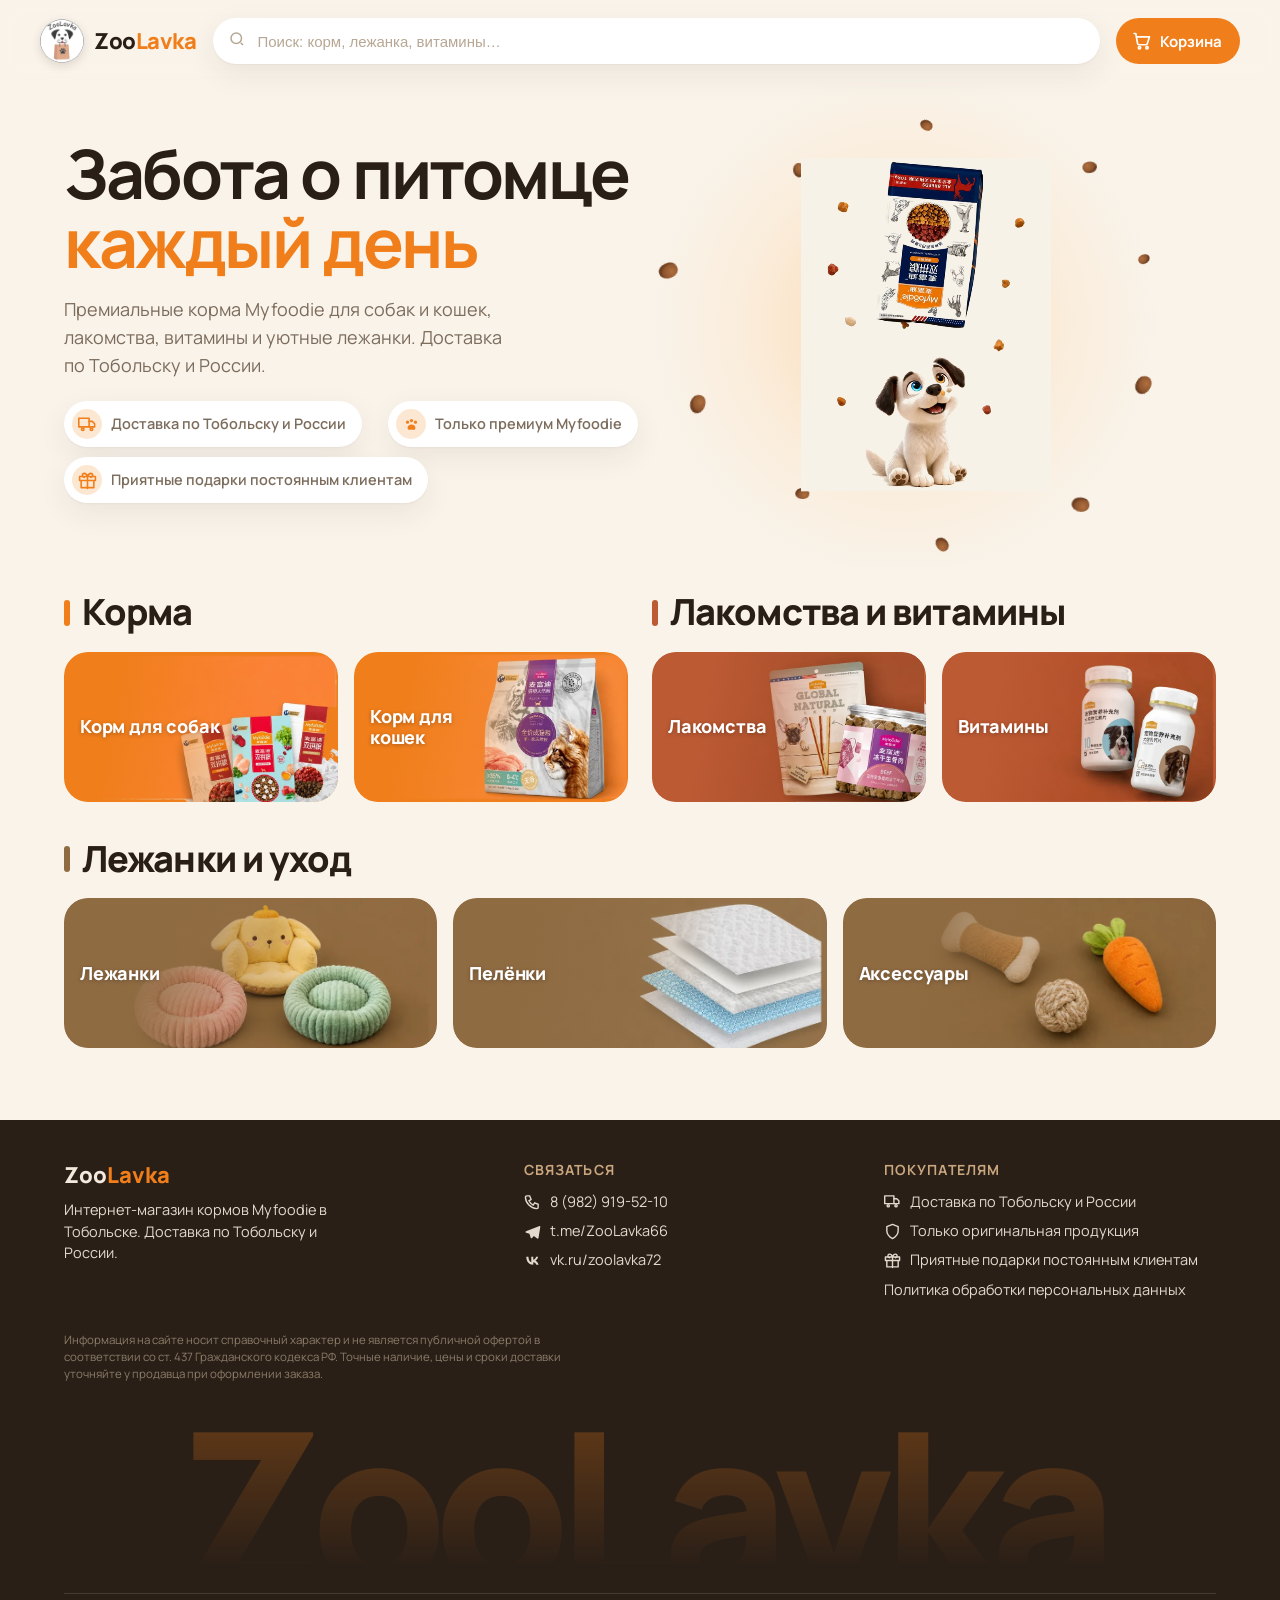
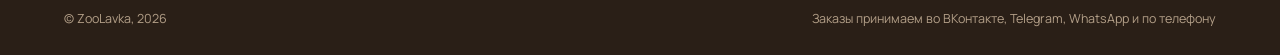
==== v2/index.html @ d733fc43 "Add v2 redesign (new styles, animations, order via Worker, no keys)" ====
<!doctype html>
<html lang="ru">
<head>
<meta charset="utf-8">
<meta name="viewport" content="width=device-width, initial-scale=1, viewport-fit=cover">
<title>ЗооЛавка Тобольск — корма Myfoodie, доставка</title>
<meta name="description" content="ЗооЛавка — премиальные корма Myfoodie для собак и кошек, лакомства, витамины, лежанки и пелёнки. Доставка по Тобольску и России. Заказ во ВКонтакте, Telegram, WhatsApp и по телефону.">
<meta name="keywords" content="зоомагазин Тобольск, зоомагазин рядом Тобольск, интернет-зоомагазин Тобольск, корм для собак Тобольск, корм для кошек Тобольск, купить корм Тобольск, купить корм для собак Тюменская область, Myfoodie Тобольск, Myfoodie купить, зоотовары Тобольск, доставка корма Тобольск, доставка зоотоваров Тюменская область, корм для животных Тобольск, лежанки для собак Тобольск, витамины для собак Тобольск">
<meta property="og:type" content="website">
<meta property="og:title" content="ЗооЛавка Тобольск — корма Myfoodie, доставка">
<meta property="og:description" content="Премиальные корма Myfoodie, лакомства, витамины, лежанки. Доставка по Тобольску и России.">
<meta property="og:locale" content="ru_RU">
<meta property="og:url" content="https://zoolavka72.ru/">
<link rel="canonical" href="https://zoolavka72.ru/">
<link rel="icon" href="../images/logo.webp" type="image/webp">
<meta name="robots" content="noindex, nofollow">
<!-- гео-теги: помогают картам и части поисковиков понять, что магазин работает в Тобольске -->
<meta name="geo.region" content="RU-TYU">
<meta name="geo.placename" content="Тобольск">
<meta name="geo.position" content="58.1907;68.2530">
<meta name="ICBM" content="58.1907, 68.2530">
<link rel="preconnect" href="https://fonts.googleapis.com">
<link rel="preconnect" href="https://fonts.gstatic.com" crossorigin>
<link rel="stylesheet" href="https://fonts.googleapis.com/css2?family=Manrope:wght@400;500;600;700;800&display=swap">
<link rel="stylesheet" href="../styles.css?v=12">
<link rel="stylesheet" href="v2.css?v=1">
<link rel="preload" as="video" href="../images/herodog.webm?v=2" fetchpriority="high">
<script type="application/ld+json">
{
  "@context": "https://schema.org",
  "@type": "PetStore",
  "name": "ZooLavka",
  "alternateName": "ЗооЛавка",
  "description": "Интернет-магазин кормов Myfoodie, лакомств, витаминов и аксессуаров для собак и кошек. Доставка по Тобольску и России.",
  "url": "https://zoolavka72.ru/",
  "telephone": "+79829195210",
  "priceRange": "₽₽",
  "image": "https://zoolavka72.ru/images/logo.webp",
  "address": {
    "@type": "PostalAddress",
    "addressLocality": "Тобольск",
    "addressRegion": "Тюменская область",
    "addressCountry": "RU"
  },
  "geo": {
    "@type": "GeoCoordinates",
    "latitude": 58.1907,
    "longitude": 68.2530
  },
  "areaServed": ["Тобольск", "Тюменская область", "Россия"],
  "sameAs": [
    "https://vk.ru/zoolavka72",
    "https://t.me/ZooLavka66"
  ]
}
</script>
<img src="https://mc.yandex.ru/watch/112091488" style="position:absolute;left:-9999px;" alt="" /></head>
<body>
<header>
  <div class="wrap hrow">
    <a class="logo" href="#" aria-label="ZooLavka">
      <img class="logoimg" src="../images/logo.webp" alt="ZooLavka">
      <span><span class="z">Zoo</span><span class="l">Lavka</span></span>
    </a>
    <div class="search">
      <span class="si" aria-hidden="true"><svg width="18" height="18" viewBox="0 0 24 24" fill="none" stroke="currentColor" stroke-width="2"><circle cx="11" cy="11" r="7"/><path d="m20 20-3-3"/></svg></span>
      <input id="q" type="search" placeholder="Поиск: корм, лежанка, витамины…" aria-label="Поиск по товарам">
    </div>
    <button class="cartbtn" id="openCart" aria-label="Открыть корзину">
      <svg width="20" height="20" viewBox="0 0 24 24" fill="none" stroke="currentColor" stroke-width="2" stroke-linecap="round" stroke-linejoin="round"><circle cx="9" cy="20" r="1.4"/><circle cx="18" cy="20" r="1.4"/><path d="M2.5 3h2l2.2 12.2a1.5 1.5 0 0 0 1.5 1.3h8.6a1.5 1.5 0 0 0 1.5-1.2L21 7H6"/></svg>
      <span class="lbl">Корзина</span>
      <span class="badge" id="badge"></span>
    </button>
  </div>
</header>

  <button class="mobicart" id="mobiCart" aria-label="Открыть корзину" hidden>
    <svg width="20" height="20" viewBox="0 0 24 24" fill="none" stroke="currentColor" stroke-width="2" stroke-linecap="round" stroke-linejoin="round"><circle cx="9" cy="20" r="1.4"/><circle cx="18" cy="20" r="1.4"/><path d="M2.5 3h2l2.2 12.2a1.5 1.5 0 0 0 1.5 1.3h8.6a1.5 1.5 0 0 0 1.5-1.2L21 7H6"/></svg>
    <span class="mc-count" id="mobiCartCount">0</span>
    <span class="mc-txt">Корзина</span>
  </button>

<div class="promobar" id="promobar" hidden>
  <div class="wrap promobar-in">
    <div class="pb-left">
      <span class="pb-fire">🔥</span>
      <div class="pb-copy">
        <span class="pb-title">Акция</span>
        <span class="pb-desc" id="pbDesc"></span>
      </div>
    </div>
    <div class="pb-timer" id="pbTimer" aria-live="polite"></div>
    <button class="pb-btn" id="pbBtn" type="button">К товару</button>
  </div>
</div>

<section class="hero">
  <div class="kibble" id="kibble" aria-hidden="true"><div class="rundog" id="rundog"><div class="dogsprite" id="dogsprite"></div></div></div>
  <div class="wrap">
    <h1>Забота о питомце — <span>каждый день</span></h1>
    <p class="sub">Премиальные корма Myfoodie для собак и кошек, лакомства, витамины и уютные лежанки. Доставка по Тобольску и России.</p>
    <div class="trust">
      <div class="tp"><span class="ic"><svg width="19" height="19" viewBox="0 0 24 24" fill="none" stroke="currentColor" stroke-width="2" stroke-linecap="round" stroke-linejoin="round"><path d="M1 4h13v11H1z"/><path d="M14 8h4l3 3v4h-7"/><circle cx="6" cy="18" r="1.6"/><circle cx="17" cy="18" r="1.6"/></svg></span>Доставка по Тобольску и России</div>
      <div class="tp"><span class="ic"><svg width="19" height="19" viewBox="0 0 24 24" fill="currentColor"><circle cx="7" cy="9" r="2"/><circle cx="12" cy="7" r="2"/><circle cx="17" cy="9" r="2"/><path d="M12 12c-2.8 0-5 2-5 4.3 0 1.5 1.2 2.4 2.8 2.4.9 0 1.5-.5 2.2-.5s1.3.5 2.2.5c1.6 0 2.8-.9 2.8-2.4C17 14 14.8 12 12 12z"/></svg></span>Только премиум Myfoodie</div>
      <div class="tp"><span class="ic"><svg width="19" height="19" viewBox="0 0 24 24" fill="none" stroke="currentColor" stroke-width="2" stroke-linecap="round" stroke-linejoin="round"><path d="M20 12v9H4v-9M2 7h20v5H2zM12 22V7M12 7S10.5 3 8 3a2.5 2.5 0 0 0 0 5M12 7s1.5-4 4-4a2.5 2.5 0 0 1 0 5"/></svg></span>Приятные подарки постоянным клиентам</div>
    </div>
  </div>
  <a class="heropromo" id="heroPromo" href="#" aria-label="Акционный товар" hidden>
    <span class="ctag" id="heroPromoCat"></span>
    <span class="promoflag">🔥 Акция</span>
    <img id="heroPromoImg" src="" alt="">
  </a>
</section>

<main class="wrap"><div class="grid" id="grid"></div></main>

<footer>
  <div class="wrap">
    <div class="fgrid">
      <div class="fcol brandcol">
        <div class="flogo">Zoo<span class="l">Lavka</span></div>
        <p class="fslogan">Интернет-магазин кормов Myfoodie в Тобольске. Доставка по Тобольску и России.</p>
      </div>
      <div class="fcol">
        <h3>Связаться</h3>
        <a href="tel:+79829195210"><svg width="17" height="17" viewBox="0 0 24 24" fill="none" stroke="currentColor" stroke-width="2" stroke-linecap="round"><path d="M4 4h4l2 5-3 2a13 13 0 0 0 6 6l2-3 5 2v4a2 2 0 0 1-2 2A17 17 0 0 1 2 6a2 2 0 0 1 2-2Z"/></svg>8 (982) 919-52-10</a>
        <a href="https://t.me/ZooLavka66" target="_blank" rel="noopener"><svg width="17" height="17" viewBox="0 0 24 24" fill="currentColor"><path d="M21.9 4.3 2.9 11.6c-1 .4-1 1.8.1 2.1l4.7 1.5 1.8 5.6c.3.8 1.3 1 1.9.3l2.5-2.6 4.7 3.5c.7.5 1.7.1 1.9-.7L23 5.5c.2-1-.7-1.7-1.1-1.2Z"/></svg>t.me/ZooLavka66</a>
        <a href="https://vk.ru/zoolavka72" target="_blank" rel="noopener"><svg width="17" height="17" viewBox="0 0 24 24" fill="currentColor"><path d="M13 18c-6 0-9.6-4.2-9.8-11.2h3c.1 5.1 2.4 7.2 4.1 7.6V6.8h2.8v4.3c1.7-.2 3.5-2.1 4.1-4.3h2.8c-.5 2.7-2.4 4.6-3.8 5.4 1.4.7 3.6 2.4 4.4 5.8h-3.1c-.6-2-2.3-3.5-4.4-3.7V18H13Z"/></svg>vk.ru/zoolavka72</a>
      </div>
      <div class="fcol">
        <h3>Покупателям</h3>
        <p><svg width="17" height="17" viewBox="0 0 24 24" fill="none" stroke="currentColor" stroke-width="2" stroke-linecap="round" stroke-linejoin="round"><path d="M1 4h13v11H1z"/><path d="M14 8h4l3 3v4h-7"/><circle cx="6" cy="18" r="1.6"/><circle cx="17" cy="18" r="1.6"/></svg>Доставка по Тобольску и России</p>
        <p><svg width="17" height="17" viewBox="0 0 24 24" fill="none" stroke="currentColor" stroke-width="2" stroke-linecap="round" stroke-linejoin="round"><path d="M12 2 4 5v6c0 5 3.4 8.5 8 11 4.6-2.5 8-6 8-11V5l-8-3Z"/></svg>Только оригинальная продукция</p>
        <p><svg width="17" height="17" viewBox="0 0 24 24" fill="none" stroke="currentColor" stroke-width="2" stroke-linecap="round" stroke-linejoin="round"><path d="M20 12v9H4v-9M2 7h20v5H2zM12 22V7M12 7S10.5 3 8 3a2.5 2.5 0 0 0 0 5M12 7s1.5-4 4-4a2.5 2.5 0 0 1 0 5"/></svg>Приятные подарки постоянным клиентам</p>
        <a href="#" id="privacyLinkFooter">Политика обработки персональных данных</a>
      </div>
    </div>
    <p class="fdisclaimer">Информация на сайте носит справочный характер и не является публичной офертой в соответствии со ст. 437 Гражданского кодекса РФ. Точные наличие, цены и сроки доставки уточняйте у продавца при оформлении заказа.</p>
    <div class="fwordmark" aria-hidden="true">ZooLavka</div>
    <div class="fbottom"><span>© ZooLavka, <span id="yr"></span></span><span>Заказы принимаем во ВКонтакте, Telegram, WhatsApp и по телефону</span></div>
  </div>
</footer>

<!-- cart drawer -->
<div class="scrim" id="scrim"></div>
<aside class="drawer" id="drawer" aria-label="Корзина" aria-hidden="true">
  <div class="dhead"><h2>Корзина</h2><button class="iconbtn" id="closeCart" aria-label="Закрыть"><svg width="18" height="18" viewBox="0 0 24 24" fill="none" stroke="currentColor" stroke-width="2" stroke-linecap="round"><path d="M6 6l12 12M18 6 6 18"/></svg></button></div>
  <div class="ditems" id="ditems"></div>
  <div class="dfoot">
    <div class="totrow"><span class="t">Итого</span><span class="v" id="total">0 ₽</span></div>
    <button class="checkout" id="toCheckout" disabled>Оформить заказ</button>
  </div>
</aside>

<!-- order success -->
<div class="modal" id="doneModal" role="dialog" aria-modal="true" aria-label="Заказ оформлен">
  <div class="msheet donesheet">
    <div class="donecheck"><svg width="44" height="44" viewBox="0 0 24 24" fill="none" stroke="#fff" stroke-width="3" stroke-linecap="round" stroke-linejoin="round"><path d="M5 12.5l4.5 4.5L19 7.5"/></svg></div>
    <h2>Заказ оформлен!</h2>
    <p class="lead" id="doneText">Мы получили вашу заявку и скоро свяжемся с вами.</p>
    <button class="checkout" id="doneOk">Хорошо</button>
  </div>
</div>

<!-- checkout modal -->
<div class="modal" id="modal" role="dialog" aria-modal="true" aria-label="Оформление заказа">
  <div class="msheet">
    <button class="iconbtn" id="closeModal" style="float:right" aria-label="Закрыть"><svg width="18" height="18" viewBox="0 0 24 24" fill="none" stroke="currentColor" stroke-width="2" stroke-linecap="round"><path d="M6 6l12 12M18 6 6 18"/></svg></button>
    <h2>Оформление заказа</h2>
    <p class="lead">Заполните контакты — мы получим заявку и сами свяжемся с вами.</p>
    <div class="field"><label for="cname">Имя</label><input id="cname" type="text" placeholder="Как к вам обращаться"></div>
    <div class="field"><label for="cphone">Телефон</label><input id="cphone" type="tel" placeholder="+7 ___ ___-__-__"></div>
    <div class="field"><label for="ccity">Город доставки</label><input id="ccity" type="text" placeholder="Город"></div>
    <div class="field"><label for="ccomment">Комментарий</label><textarea id="ccomment" placeholder="Порода, вес питомца, пожелания по доставке…"></textarea></div>
    <div class="field"><label for="ccontact">Как с вами связаться</label>
      <select id="ccontact">
        <option>ВКонтакте</option>
        <option>WhatsApp</option>
        <option>Telegram</option>
      </select>
    </div>
    <div class="field" id="cvkWrap"><label for="cvk">Ссылка на вашу страницу ВК</label><input id="cvk" type="text" placeholder="vk.com/id123456 или vk.com/имя"></div>
    <div class="hpf" aria-hidden="true"><input id="cweb" type="text" tabindex="-1" autocomplete="off"></div>
    <div class="osum" id="osum"></div>
    <label class="consent"><input type="checkbox" id="cconsent"> Согласен(на) на <a href="#" id="privacyLink">обработку персональных данных</a></label>
    <div class="send">
      <button class="sbtn vk" id="sendOrder"><svg width="20" height="20" viewBox="0 0 24 24" fill="none" stroke="#fff" stroke-width="2" stroke-linecap="round" stroke-linejoin="round"><path d="M22 2 11 13"/><path d="M22 2 15 22l-4-9-9-4 20-7Z"/></svg>Отправить заказ</button>
      <button class="sbtn cp" id="copyOrder"><svg width="19" height="19" viewBox="0 0 24 24" fill="none" stroke="currentColor" stroke-width="2" stroke-linejoin="round"><rect x="9" y="9" width="12" height="12" rx="2"/><path d="M5 15V5a2 2 0 0 1 2-2h8"/></svg>Скопировать заказ</button>
    </div>
    <p class="hint" id="chint">Мы получим заявку и сами свяжемся с вами в выбранном мессенджере.</p>
    <p class="hint" id="sendErr" style="display:none;color:#c0392b">Не получилось отправить автоматически — нажмите «Скопировать заказ» и пришлите его нам в сообщения ВКонтакте (vk.ru/zoolavka72).</p>
  </div>
</div>

<!-- политика обработки персональных данных -->
<div class="modal" id="privacyModal" role="dialog" aria-modal="true" aria-label="Политика обработки персональных данных">
  <div class="msheet privacy">
    <button class="iconbtn" id="closePrivacy" style="float:right" aria-label="Закрыть"><svg width="18" height="18" viewBox="0 0 24 24" fill="none" stroke="currentColor" stroke-width="2" stroke-linecap="round"><path d="M6 6l12 12M18 6 6 18"/></svg></button>
    <h2>Политика обработки персональных данных</h2>
    <div class="privacytext">
      <p><b>1. Общие положения.</b> Настоящая политика определяет порядок обработки персональных данных пользователей сайта ZooLavka (далее — «Сайт»), которые оформляют заказ через форму на Сайте. Отправляя форму заказа, пользователь подтверждает согласие с условиями настоящей политики.</p>
      <p><b>2. Какие данные собираются.</b> При оформлении заказа пользователь указывает: имя, номер телефона, город доставки, комментарии к заказу и предпочтительный способ связи.</p>
      <p><b>3. Цель обработки.</b> Данные используются исключительно для обработки и подтверждения заказа, связи с покупателем и организации доставки товара. Данные не передаются третьим лицам и не используются в рекламных целях.</p>
      <p><b>4. Как передаются данные.</b> Данные заказа передаются продавцу через сообщения ВКонтакте и Telegram и не сохраняются в какой-либо базе данных на самом Сайте.</p>
      <p><b>5. Срок хранения.</b> Данные хранятся столько, сколько необходимо для обработки заказа и последующей связи с покупателем по вопросам заказа, доставки или возврата.</p>
      <p><b>6. Права пользователя.</b> Пользователь вправе в любой момент запросить уточнение, изменение или удаление своих данных, связавшись с продавцом по контактам, указанным в подвале Сайта.</p>
      <p><b>7. Согласие.</b> Отправляя форму заказа и отмечая соответствующий чекбокс, пользователь подтверждает, что ознакомлен и согласен с условиями настоящей политики обработки персональных данных.</p>
    </div>
  </div>
</div>

<!-- карточка товара -->
<div class="modal pmodal" id="pmodal" role="dialog" aria-modal="true" aria-label="Карточка товара">
  <div class="psheet">
    <button class="iconbtn pclose" id="closeProduct" aria-label="Закрыть"><svg width="18" height="18" viewBox="0 0 24 24" fill="none" stroke="currentColor" stroke-width="2" stroke-linecap="round"><path d="M6 6l12 12M18 6 6 18"/></svg></button>
    <div class="pbody"></div>
  </div>
</div>
<div class="pzoom" id="pzoom" aria-hidden="true"><img alt=""></div>

<script src="script.js?v=1" defer></script>
<script src="anim.js?v=1" defer></script>
</body>
</html>
---- styles.css ----
:root{
    --bg:#F9F3EA; --surface:#ffffff; --ink:#2A1F17; --ink-soft:#7C6C5C;
    --brand:#F07E1B; --brand-d:#D8680B; --peach:#FCE8D2; --peach-2:#FDF2E4;
    --line:#EEE3D4; --ok:#3E8E63; --shadow:0 6px 22px rgba(70,44,16,.08);
    --radius:18px;
}
*{box-sizing:border-box}
html,body{margin:0;padding:0;max-width:100%;overflow-x:hidden}
body{
    font-family:'Manrope',system-ui,sans-serif; background:var(--bg); color:var(--ink);
    -webkit-font-smoothing:antialiased; line-height:1.4;
}
img{display:block;max-width:100%;height:auto}
button{font-family:inherit;cursor:pointer}
a{color:inherit;text-decoration:none}
:focus-visible{outline:3px solid var(--brand);outline-offset:2px;border-radius:6px}
.wrap{max-width:1180px;margin:0 auto;padding:0 18px}

/* header */
header{position:sticky;top:0;z-index:40;background:rgba(249,243,234,.92);backdrop-filter:blur(8px);border-bottom:1px solid var(--line)}
.hrow{display:flex;align-items:center;gap:16px;padding:12px 0}
.logo{display:flex;align-items:center;gap:10px;font-weight:800;font-size:22px;letter-spacing:-.02em;flex:0 0 auto}
.logo .mark{width:40px;height:40px;border-radius:12px;background:var(--brand);display:grid;place-items:center;box-shadow:0 4px 12px rgba(240,126,27,.35)}
.logo .logoimg{width:44px;height:44px;border-radius:50%;object-fit:cover;background:#fff;box-shadow:0 3px 10px rgba(70,44,16,.14);flex:0 0 auto}
.logo .z{color:var(--ink)} .logo .l{color:var(--brand)}
.search{flex:1;position:relative;min-width:0}
.search input{width:100%;height:44px;border:1px solid var(--line);background:var(--surface);border-radius:999px;padding:0 16px 0 44px;font-size:15px;color:var(--ink)}
.search input::placeholder{color:#B7A794}
.search .si{position:absolute;left:15px;top:12px;color:#B7A794}
.cartbtn{position:relative;height:44px;padding:0 18px 0 16px;border:none;border-radius:999px;background:var(--brand);color:#fff;font-weight:700;font-size:15px;display:flex;align-items:center;gap:8px;flex:0 0 auto;transition:background .15s}
.cartbtn:hover{background:var(--brand-d)}
.badge{position:absolute;top:-6px;right:-6px;min-width:20px;height:20px;padding:0 5px;border-radius:999px;background:var(--ink);color:#fff;font-size:12px;font-weight:700;display:grid;place-items:center}
.badge:empty{display:none}
.cartbtn .lbl{}

/* promo banner (акция недели) */
.promobar{background:linear-gradient(90deg,var(--brand-d),var(--brand));color:#fff}
.promobar-in{display:flex;align-items:center;gap:16px;padding:10px 18px;flex-wrap:wrap}
.pb-left{display:flex;align-items:center;gap:10px;flex:1;min-width:220px}
.pb-fire{font-size:20px;line-height:1}
.pb-copy{display:flex;flex-direction:column;line-height:1.3}
.pb-title{font-weight:800;font-size:12.5px;text-transform:uppercase;letter-spacing:.06em;opacity:.92}
.pb-desc{font-size:14px;font-weight:600}
.pb-desc .old{text-decoration:line-through;opacity:.75;font-weight:600;margin-right:5px}
.pb-desc b{font-weight:800}
.pb-timer{display:flex;gap:6px;font-weight:800;font-size:14px;flex:0 0 auto}
.pb-timer span{background:rgba(255,255,255,.2);border-radius:7px;padding:5px 9px;min-width:32px;text-align:center;font-variant-numeric:tabular-nums}
.pb-btn{flex:0 0 auto;height:36px;padding:0 16px;border:none;border-radius:999px;background:#fff;color:var(--brand-d);font-weight:800;font-size:13.5px;white-space:nowrap;transition:.15s}
.pb-btn:hover{background:var(--peach)}
@media(max-width:640px){.promobar-in{padding:9px 14px;gap:10px}.pb-timer span{padding:4px 7px;min-width:28px;font-size:12.5px}.pb-desc{font-size:13px}}

/* акционный товар в карточке */
.card.promo{border-color:var(--brand);box-shadow:0 0 0 2px rgba(240,126,27,.18)}
.promoflag{position:absolute;right:10px;top:10px;background:var(--brand-d);color:#fff;font-weight:800;font-size:11px;padding:4px 9px;border-radius:999px;display:flex;align-items:center;gap:4px;white-space:nowrap}
.oldprice{font-size:13px;color:var(--ink-soft);text-decoration:line-through;font-weight:700;align-self:center}

/* hero */
.hero{padding:44px 0 40px;position:relative;overflow:hidden}
@media(max-width:900px){.hero{padding-bottom:300px}}
@media(max-width:640px){.hero{padding-bottom:280px}}
.hero h1{font-size:clamp(28px,4.4vw,46px);line-height:1.05;letter-spacing:-.025em;margin:0 0 12px;max-width:15ch}
.hero h1 span{color:var(--brand)}
.hero p.sub{font-size:17px;color:var(--ink-soft);margin:0 0 22px;max-width:420px}
.trust{display:flex;flex-wrap:wrap;gap:10px;max-width:520px}
.tp{display:flex;align-items:center;gap:9px;background:var(--surface);border:1px solid var(--line);border-radius:999px;padding:9px 15px 9px 12px;font-weight:600;font-size:14px;box-shadow:var(--shadow)}
.tp .ic{color:var(--brand);display:grid;place-items:center}
.paws{position:absolute;inset:0;pointer-events:none;opacity:.5;z-index:-1}
.hero .wrap{position:relative;z-index:2}
.kibble{position:absolute;inset:0;z-index:0;pointer-events:none;overflow:hidden}
.herovid{position:absolute;top:50%;right:40%;transform:translateY(-50%);width:min(19.3%,207px);aspect-ratio:3/4;object-fit:cover;background:transparent;border-radius:0;z-index:1;pointer-events:none;filter:none}
@media(max-width:900px){.herovid{position:absolute;left:50%;top:auto;right:auto;transform:translateX(-50%);width:min(39.1vw,230px);bottom:16px}}
@media(max-width:640px){.herovid{left:50%;width:min(55.2vw,219px);bottom:14px}}
.heropromo{position:absolute;top:50%;right:18%;transform:translateY(-50%);width:min(19%,190px);aspect-ratio:3/4;background:#fff;border:3px solid var(--brand);border-radius:18px;box-shadow:0 12px 30px rgba(70,44,16,.20);z-index:1;padding:14px;display:block}
.heropromo img{width:100%;height:100%;object-fit:contain}
.heropromo:hover{box-shadow:0 16px 36px rgba(70,44,16,.26)}
@media(max-width:900px){.heropromo{display:none}}
.rundog{position:absolute;left:0;bottom:32px;width:132px;height:106px;transform-origin:50% 50%;will-change:transform;filter:drop-shadow(0 6px 8px rgba(70,44,16,.18))}
.rundog .dogsprite{width:100%;height:100%;background-image:url(images/rundog-sprite.webp);background-repeat:no-repeat;image-rendering:auto}
@media(max-width:640px){.rundog{width:94px;height:76px;bottom:20px}}

/* categories */
.cats{position:sticky;top:69px;z-index:30;background:var(--bg);padding:16px 0 8px}
.catrow{display:flex;gap:9px;overflow-x:auto;scrollbar-width:none;padding-bottom:2px}
.catrow::-webkit-scrollbar{display:none}
.chip{white-space:nowrap;border:1px solid var(--line);background:var(--surface);color:var(--ink);border-radius:999px;padding:9px 16px;font-weight:600;font-size:14px;transition:.15s;flex:0 0 auto}
.chip .n{color:#C0AF9B;font-weight:700;margin-left:6px;font-size:12px}
.chip[aria-pressed="true"]{background:var(--ink);color:#fff;border-color:var(--ink)}
.chip[aria-pressed="true"] .n{color:rgba(255,255,255,.6)}

/* grid */
.grid{display:grid;grid-template-columns:repeat(auto-fill,minmax(230px,1fr));gap:18px;padding:14px 0 40px;scroll-margin-top:84px}
.card{background:var(--surface);border:1px solid var(--line);border-radius:var(--radius);overflow:hidden;display:flex;flex-direction:column;transition:transform .16s, box-shadow .16s;-webkit-mask-image:-webkit-radial-gradient(white,black);transform:translateZ(0)}
.card:hover{transform:translateY(-3px) translateZ(0);box-shadow:var(--shadow)}
.ph{position:relative;background:#fff;aspect-ratio:1/1;padding:12px;overflow:hidden}
.ph img{width:100%;height:100%;object-fit:contain}
.ctag{position:absolute;left:10px;top:10px;background:var(--peach);color:var(--brand-d);font-weight:700;font-size:11.5px;padding:4px 10px;border-radius:999px}
.thumbs{display:flex;gap:6px;flex-wrap:wrap;padding:0 14px 2px}
.thumbs img{width:34px;height:34px;border-radius:8px;object-fit:cover;border:1px solid var(--line);cursor:pointer;opacity:.7;transition:.12s}
.thumbs img:hover,.thumbs img.on{opacity:1;border-color:var(--brand)}
.cbody{padding:12px 14px 14px;display:flex;flex-direction:column;gap:8px;flex:1}
.cname{font-weight:700;font-size:15px;line-height:1.25;letter-spacing:-.01em}
.cdesc{font-size:12.5px;color:var(--ink-soft);margin-top:-2px}
.patname{font-size:12.5px;color:var(--ink-soft)}
.patname b{color:var(--ink);font-weight:700}
.varsel{margin-top:auto;height:38px;border:1px solid var(--line);border-radius:10px;background:var(--peach-2);padding:0 10px;font-family:inherit;font-size:14px;font-weight:600;color:var(--ink);width:100%}
.compbtn{display:inline-flex;align-items:center;gap:5px;align-self:flex-start;background:none;border:none;padding:0;margin:-2px 0 0;font-family:inherit;font-size:12.5px;font-weight:700;color:var(--brand,#e2823a);cursor:pointer}
.compbtn svg{transition:transform .18s ease}
.compbtn.on svg{transform:rotate(180deg)}
.comptext{font-size:11.5px;line-height:1.5;color:var(--ink-soft);white-space:pre-line;background:var(--peach-2);border-radius:10px;padding:10px 12px;margin-top:-2px}
.pricerow{display:flex;align-items:center;gap:8px;margin-top:2px}
.buyrow{display:flex;align-items:center;gap:8px;margin-top:10px;flex-wrap:wrap}
.card-qty{flex:0 0 auto}
.buyrow .addbtn{flex:1;justify-content:center;min-width:110px}
/* price tag */
.tag{position:relative;background:var(--brand);color:#fff;font-weight:800;font-size:17px;padding:6px 12px 6px 20px;border-radius:6px 10px 10px 6px;letter-spacing:-.01em;line-height:1}
.tag::before{content:"";position:absolute;left:7px;top:50%;transform:translateY(-50%);width:6px;height:6px;border-radius:50%;background:var(--bg);box-shadow:0 0 0 2px rgba(255,255,255,.5) inset}
.tag .from{font-size:11px;font-weight:700;opacity:.85;margin-right:3px}
.addbtn{height:40px;padding:0 16px;border:none;border-radius:10px;background:var(--ink);color:#fff;font-weight:700;font-size:14px;display:flex;align-items:center;gap:7px;transition:.15s;white-space:nowrap}
.addbtn:not(:disabled):hover{background:#000}
.addbtn.added{background:var(--ok)}
.addbtn:disabled,.addbtn.oos{background:#DED3C4;color:#8C7D6C;cursor:not-allowed}
.backbtn{grid-column:1/-1;justify-self:start;display:inline-flex;align-items:center;gap:5px;background:none;border:none;color:var(--ink-soft);font-weight:700;font-size:14px;padding:0 0 6px;cursor:pointer}
.backbtn:hover{color:var(--brand)}
.empty{grid-column:1/-1;text-align:center;color:var(--ink-soft);padding:50px 0;font-size:16px}
.empty.pick{display:flex;flex-direction:column;align-items:center;gap:12px;padding:64px 20px;color:#D9C6B1}
.empty.pick span{color:var(--ink-soft);font-weight:600;max-width:26ch}
.cats-hero{grid-column:1/-1;display:flex;flex-direction:column;gap:24px;padding:2px 0 12px}
.grouphead{font-size:20px;letter-spacing:-.02em;margin:2px 0 12px}
.tilegrid{display:grid;grid-template-columns:repeat(auto-fill,minmax(210px,1fr));gap:12px}
.tile{position:relative;overflow:hidden;border:none;border-radius:16px;min-height:134px;background:var(--tc);color:#fff;text-align:left;padding:15px 16px;cursor:pointer;transition:transform .15s,box-shadow .15s;font-family:inherit;-webkit-mask-image:-webkit-radial-gradient(white,black);transform:translateZ(0)}
.tile:hover{transform:translateY(-2px);box-shadow:0 10px 24px rgba(70,44,16,.16)}
.tilebg{position:absolute;inset:0;width:100%;height:100%;object-fit:cover;z-index:0}
.tile.has-img::before{content:"";position:absolute;inset:0;z-index:1;background:linear-gradient(100deg, var(--tc) 20%, color-mix(in srgb, var(--tc) 42%, transparent) 46%, transparent 68%)}
.tilelabel{position:relative;z-index:2;font-weight:800;font-size:16.5px;letter-spacing:-.01em;line-height:1.15;display:block;max-width:58%;text-shadow:0 1px 4px rgba(0,0,0,.28)}
.pawbg{position:absolute;right:-14px;bottom:-16px;opacity:.16;z-index:0}

/* cart drawer */
.scrim{position:fixed;inset:0;background:rgba(40,26,14,.42);opacity:0;visibility:hidden;transition:.2s;z-index:50}
.scrim.on{opacity:1;visibility:visible}
.drawer{position:fixed;top:0;right:0;height:100%;width:min(420px,100%);background:var(--bg);z-index:60;transform:translateX(100%);transition:transform .24s cubic-bezier(.4,0,.2,1);display:flex;flex-direction:column;box-shadow:-10px 0 40px rgba(40,26,14,.15)}
.drawer.on{transform:translateX(0)}
.dhead{display:flex;align-items:center;justify-content:space-between;padding:18px 20px;border-bottom:1px solid var(--line)}
.dhead h2{margin:0;font-size:20px}
.iconbtn{width:38px;height:38px;border-radius:10px;border:1px solid var(--line);background:var(--surface);display:grid;place-items:center;color:var(--ink)}
.ditems{flex:1;overflow-y:auto;padding:12px 16px;display:flex;flex-direction:column;gap:10px}
.ci{display:flex;gap:12px;background:var(--surface);border:1px solid var(--line);border-radius:14px;padding:10px}
.ci img{width:60px;height:60px;object-fit:contain;border-radius:8px;background:#fff;flex:0 0 auto}
.ci .info{flex:1;min-width:0}
.ci .nm{font-weight:700;font-size:13.5px;line-height:1.2}
.ci .vr{font-size:12px;color:var(--ink-soft);margin-top:1px}
.ci .pr{font-weight:800;color:var(--brand-d);margin-top:3px;font-size:14px}
.qty{display:flex;align-items:center;gap:0;border:1px solid var(--line);border-radius:9px;overflow:hidden;background:var(--surface);height:32px;align-self:center}
.qty button{width:30px;height:30px;border:none;background:transparent;font-size:17px;color:var(--ink);display:grid;place-items:center}
.qty span{min-width:26px;text-align:center;font-weight:700;font-size:14px}
.rm{background:none;border:none;color:#C0AF9B;font-size:12px;margin-top:4px;padding:0}
.rm:hover{color:#d9534f}
.dfoot{border-top:1px solid var(--line);padding:16px 20px 20px;background:var(--surface)}
.totrow{display:flex;justify-content:space-between;align-items:baseline;margin-bottom:12px}
.totrow .t{font-size:15px;color:var(--ink-soft)} .totrow .v{font-size:24px;font-weight:800}
.checkout{width:100%;height:50px;border:none;border-radius:12px;background:var(--brand);color:#fff;font-weight:800;font-size:16px;transition:.15s}
.checkout:hover{background:var(--brand-d)}
.checkout:disabled{opacity:.5}
.emptycart{text-align:center;color:var(--ink-soft);padding:60px 20px}
.emptycart .pw{color:var(--peach);display:flex;justify-content:center;margin-bottom:14px}

/* checkout modal */
.modal{position:fixed;inset:0;z-index:70;display:none;align-items:flex-end;justify-content:center}
.modal.on{display:flex}
.msheet{background:var(--bg);width:min(480px,100%);max-height:92vh;overflow-y:auto;border-radius:20px 20px 0 0;padding:20px 20px 26px}
@media(min-width:560px){.modal{align-items:center}.msheet{border-radius:20px}}
.msheet h2{margin:2px 0 4px;font-size:21px}
.msheet .lead{color:var(--ink-soft);font-size:14px;margin:0 0 16px}
.field{margin-bottom:11px}
.field label{display:block;font-size:13px;font-weight:600;margin-bottom:5px}
.field input,.field textarea{width:100%;border:1px solid var(--line);border-radius:11px;background:var(--surface);padding:12px 13px;font-family:inherit;font-size:16px;color:var(--ink)}
.field textarea{resize:vertical;min-height:56px}
.osum{background:var(--peach-2);border:1px solid var(--line);border-radius:13px;padding:12px 14px;margin:6px 0 16px;font-size:13.5px}
.osum .l{display:flex;justify-content:space-between;gap:10px;padding:2px 0}
.osum .tot{border-top:1px dashed var(--line);margin-top:6px;padding-top:7px;font-weight:800;font-size:15px}
.consent{display:flex;align-items:flex-start;gap:8px;font-size:12.5px;color:var(--ink-soft);margin:2px 0 14px;line-height:1.4;cursor:pointer}
.consent input{margin-top:2px;flex:0 0 auto}
.consent a{color:var(--brand);text-decoration:underline}
.consent.warn{color:#c0392b}
.send{display:flex;flex-direction:column;gap:9px}
.sbtn{height:48px;border:none;border-radius:12px;font-weight:700;font-size:15px;display:flex;align-items:center;justify-content:center;gap:9px;color:#fff}
.sbtn.vk{background:#0077FF} .sbtn.wa{background:#25D366} .sbtn.tg{background:#2AABEE} .sbtn.phone{background:var(--ink)} .sbtn.cp{background:transparent;color:var(--ink);border:1.5px solid var(--line)}
.hint{font-size:12px;color:var(--ink-soft);text-align:center;margin-top:9px}
.msheet.privacy{width:min(620px,100%)}
.privacytext{font-size:13.5px;line-height:1.6;color:var(--ink-soft)}
.privacytext p{margin:0 0 12px}
.privacytext b{color:var(--ink)}

/* footer */
footer{background:var(--ink);color:#F3E9DC;padding:40px 0 28px;margin-top:20px}
.fgrid{display:grid;grid-template-columns:1.3fr 1fr 1fr;gap:28px}
.fcol h3{font-size:14px;text-transform:uppercase;letter-spacing:.08em;color:#C9A67E;margin:0 0 12px}
.fcol a,.fcol p{display:flex;align-items:center;gap:9px;color:#F3E9DC;font-size:14.5px;margin:0 0 9px;opacity:.92}
.fcol a:hover{color:var(--brand);opacity:1}
.flogo{font-weight:800;font-size:22px;margin-bottom:8px}
.flogo .l{color:var(--brand)}
.fslogan{color:#C9B7A2;font-size:14px;max-width:34ch;line-height:1.5}
.fbottom{border-top:1px solid rgba(255,255,255,.12);margin-top:26px;padding-top:16px;font-size:12.5px;color:#B39F88;display:flex;justify-content:space-between;flex-wrap:wrap;gap:8px}
.fdisclaimer{margin:22px 0 0;font-size:11.5px;line-height:1.5;color:#8a7c68;max-width:74ch}
@media(max-width:720px){.fgrid{grid-template-columns:1fr 1fr}.fcol.brandcol{grid-column:1/-1}}
@media(max-width:520px){
    .logo{font-size:19px}.logo .mark{width:34px;height:34px}
    .cartbtn .lbl{display:none}.cartbtn{padding:0 14px}
    .cats{top:63px}
    .grid{grid-template-columns:repeat(auto-fill,minmax(160px,1fr));gap:12px}
    .fgrid{grid-template-columns:1fr}
}
@media(max-width:380px){
    .wrap{padding:0 14px}
    .grid{grid-template-columns:repeat(2,minmax(0,1fr));gap:10px}
    .tilegrid{grid-template-columns:repeat(2,minmax(0,1fr));gap:10px}
}

/* плавающая мини-корзина (моб.) */
.mobicart{position:fixed;left:50%;bottom:calc(16px + env(safe-area-inset-bottom,0px));transform:translateX(-50%);z-index:45;display:none;align-items:center;gap:9px;height:48px;padding:0 20px 0 16px;border:none;border-radius:999px;background:var(--brand);color:#fff;font-weight:700;font-size:15px;box-shadow:0 10px 28px rgba(40,26,14,.28);cursor:pointer;transition:background .15s,transform .15s}
.mobicart:active{transform:translateX(-50%) scale(.97)}
.mobicart:hover{background:var(--brand-d)}
.mobicart .mc-count{min-width:22px;height:22px;padding:0 5px;border-radius:999px;background:var(--ink);color:#fff;font-size:12.5px;font-weight:800;display:grid;place-items:center}
@media(max-width:640px){.mobicart:not([hidden]){display:flex;animation:mcpop .22s ease}}
@keyframes mcpop{from{opacity:0;transform:translateX(-50%) translateY(14px)}to{opacity:1;transform:translateX(-50%) translateY(0)}}
@media(prefers-reduced-motion:reduce){.mobicart{animation:none!important}}
@media(prefers-reduced-motion:reduce){*{transition:none!important;animation:none!important}}

/* SEO info block */
.seoinfo{padding:36px 0 8px}
.seoinfo h2{font-size:24px;color:var(--ink);margin:0 0 14px}
.seoinfo p{color:var(--ink-soft);line-height:1.6;max-width:760px;margin:0 0 14px}
.faq{margin-top:18px;display:flex;flex-direction:column;gap:10px;max-width:760px}
.faq details{background:var(--surface);border:1px solid var(--line);border-radius:14px;padding:14px 18px}
.faq summary{cursor:pointer;font-weight:600;color:var(--ink)}
.faq summary::marker{color:var(--brand)}
.faq p{margin:10px 0 0;color:var(--ink-soft)}

/* sold out */
.card.soldout .ph img{filter:grayscale(1);opacity:.45}
.card.soldout .ph{position:relative;overflow:hidden}
.soldflag{position:absolute;left:50%;top:50%;transform:translate(-50%,-50%) rotate(-8deg);background:#C0392B;color:#fff;font-weight:800;font-size:clamp(14px,5vw,22px);line-height:1.15;text-align:center;letter-spacing:.03em;text-transform:uppercase;padding:8px 14px;border-radius:12px;white-space:normal;width:max-content;max-width:88%;box-shadow:0 6px 18px rgba(0,0,0,.18);z-index:2}
.card.soldout .pricerow{opacity:.45}
.card.soldout .addbtn{flex:1 1 100%;font-weight:800;text-transform:uppercase}

/* ---------- карточка товара ---------- */
.card .ph{cursor:zoom-in}
.card .cname{cursor:pointer}
.card .cname:hover{color:var(--brand-d)}
.morebtn{align-self:flex-start;background:none;border:none;padding:0;font-family:inherit;font-size:12.5px;font-weight:700;color:var(--brand-d);cursor:pointer;text-decoration:underline;text-underline-offset:3px}
.pmodal{background:rgba(40,26,14,.45)}
.psheet{position:relative;background:var(--bg);width:min(920px,100%);max-height:94vh;overflow-y:auto;border-radius:20px 20px 0 0;padding:18px 16px 24px}
.pclose{position:sticky;top:0;float:right;z-index:3;background:var(--surface);border-radius:50%;box-shadow:var(--shadow)}
.pbody{display:grid;gap:18px}
.pgal{display:flex;flex-direction:column;gap:10px}
.pmain{position:relative;background:#fff;border:1px solid var(--line);border-radius:16px;overflow:hidden;cursor:zoom-in;aspect-ratio:1/1;display:grid;place-items:center}
.pmain img{position:absolute;inset:0;width:100%;height:100%;object-fit:contain;padding:12px;box-sizing:border-box}
.pzoomhint{position:absolute;right:10px;bottom:10px;width:34px;height:34px;border-radius:50%;background:rgba(255,255,255,.92);display:grid;place-items:center;color:var(--ink);box-shadow:var(--shadow)}
.pthumbs{display:flex;gap:8px;flex-wrap:wrap}
.pthumbs img{width:52px;height:52px;border-radius:10px;object-fit:cover;border:2px solid var(--line);cursor:pointer;opacity:.75}
.pthumbs img.on,.pthumbs img:hover{opacity:1;border-color:var(--brand)}
.pinfo{display:flex;flex-direction:column;gap:10px;min-width:0}
.pinfo .ctag.pc{position:static;align-self:flex-start}
.pinfo h2{margin:0;font-size:22px;line-height:1.25}
.pinfo .cdesc{font-size:14px;margin:0}
.pinfo .varsel{margin-top:4px}
.pinfo .buyrow{display:flex;gap:10px;align-items:center}
.pinfo .addbtn{flex:1;justify-content:center;height:46px;font-size:15px}
.pinfo section{border-top:1px solid var(--line);padding-top:12px;margin-top:4px}
.pinfo h3{margin:0 0 6px;font-size:16px}
.pinfo section p{margin:0 0 8px;font-size:14.5px;line-height:1.55}
.pfeat{margin:0;padding:0;list-style:none;display:grid;gap:6px}
.pfeat li{position:relative;padding-left:24px;font-size:14.5px;line-height:1.45}
.pfeat li::before{content:"";position:absolute;left:4px;top:5px;width:10px;height:6px;border-left:2.5px solid var(--ok);border-bottom:2.5px solid var(--ok);transform:rotate(-45deg)}
.pfacts{margin:0;display:grid;gap:4px}
.pfacts div{display:flex;justify-content:space-between;gap:12px;font-size:14px;padding:6px 0;border-bottom:1px dashed var(--line)}
.pfacts dt{color:var(--ink-soft)} .pfacts dd{margin:0;font-weight:600;text-align:right}
.pinfo .comptext{font-size:13px}
.pzoom{position:fixed;inset:0;z-index:90;background:rgba(20,14,8,.92);display:none;align-items:center;justify-content:center;cursor:zoom-out;padding:16px}
.pzoom.on{display:flex}
.pzoom img{max-width:100%;max-height:100%;object-fit:contain;border-radius:12px;background:#fff}
@media(min-width:760px){
  .psheet{border-radius:20px;padding:24px}
  .pbody{grid-template-columns:1fr 1fr;gap:28px;align-items:start}
  .pgal{position:sticky;top:0}
}
.pcomp .comptext{font-size:13.5px;line-height:1.6;padding:12px 14px;transition:max-height .3s}
.pcomp .comptext.clamp{max-height:150px;overflow:hidden;-webkit-mask-image:linear-gradient(#000 55%,transparent);mask-image:linear-gradient(#000 55%,transparent)}
.chead{display:inline-block;font-weight:800;color:var(--ink);margin-top:4px}
.pmore{margin-top:8px;background:none;border:1.5px solid var(--line);border-radius:999px;padding:8px 16px;font-family:inherit;font-weight:700;font-size:13.5px;color:var(--brand-d);cursor:pointer}
.pmore:hover{border-color:var(--brand)}
@media(min-width:760px){
  .psheet{width:min(1040px,100%)}
  .pbody{grid-template-columns:1.1fr 1fr}
  .pmain{aspect-ratio:4/5}
}
.heropromo[hidden],.promobar[hidden]{display:none!important}
/* hero: текст вместо кнопок, видео ближе к центру справа */
.trust{gap:10px 26px;max-width:640px}
.tp{background:none;border:0;box-shadow:none;border-radius:0;padding:0;font-weight:600;font-size:15px;color:var(--ink-soft)}
.tp .ic{width:30px;height:30px;border-radius:50%;background:var(--peach);flex:0 0 auto}
@media(min-width:901px){
  .hero{padding:52px 0 48px}
  .herovid{right:calc(max(18px,(100% - 1180px)/2) + 4%);width:min(22%,250px)}
  .cats-hero{display:grid;grid-template-columns:1fr 1fr;gap:28px 24px}
  .catgroup:last-child{grid-column:1/-1}
  .tilegrid{grid-template-columns:repeat(auto-fit,minmax(200px,1fr))}
  .tile{min-height:150px}
}
@media(max-width:640px){.hero{padding-bottom:300px}.trust{gap:10px}}
.grouphead{display:flex;align-items:center;gap:12px;font-size:26px;font-weight:800;letter-spacing:-.025em;margin:4px 0 14px}
.grouphead::before{content:"";width:6px;height:26px;border-radius:4px;background:var(--tc,var(--brand));flex:0 0 auto}
@media(max-width:640px){.grouphead{font-size:22px}.grouphead::before{height:22px}}
@media(min-width:901px){.herovid{right:calc(max(18px,(100% - 1180px)/2) + 14%)}}
/* карточка товара на телефоне */
@media(max-width:759px){
  .psheet{height:92dvh;max-height:92dvh;padding:0;border-radius:20px 20px 0 0}
  .pclose{position:fixed;top:calc(8dvh + 12px);right:12px;float:none;width:42px;height:42px;z-index:5}
  .pbody{gap:0}
  .pgal{padding:12px 12px 0}
  .pmain{aspect-ratio:auto;height:min(42dvh,340px);border-radius:14px}
  .pinfo{padding:14px 16px 0;gap:8px}
  .pinfo h2{font-size:20px}
  .pinfo .buyrow{position:sticky;bottom:0;z-index:2;order:99;margin:6px -16px 0;padding:10px 16px calc(10px + env(safe-area-inset-bottom,0px));background:var(--bg);border-top:1px solid var(--line);box-shadow:0 -6px 16px rgba(70,44,16,.06)}
  .pinfo section:last-of-type{padding-bottom:8px}
}

/* окно «Заказ оформлен» */
#doneModal{background:rgba(40,25,10,.45);z-index:80}
.donesheet{text-align:center;padding:30px 24px 24px}
.donecheck{width:84px;height:84px;margin:4px auto 16px;border-radius:50%;background:var(--ok);display:grid;place-items:center;box-shadow:0 8px 22px rgba(62,142,99,.35);animation:donepop .35s ease-out}
.donesheet h2{margin:0 0 8px}
.donesheet .lead{margin:0 0 20px}
@keyframes donepop{from{transform:scale(.5);opacity:0}to{transform:scale(1);opacity:1}}
---- v2/v2.css ----
/* ZooLavka v2: слой поверх ../styles.css. Новый стиль + анимации. */
:root{
  --shadow:0 1px 2px rgba(70,44,16,.05), 0 10px 30px rgba(70,44,16,.07);
  --shadow-up:0 2px 6px rgba(70,44,16,.06), 0 24px 48px rgba(70,44,16,.13);
  --radius:24px;
  --ease:cubic-bezier(.2,.8,.2,1);
  --spring:cubic-bezier(.34,1.56,.64,1);
}
.wrap{max-width:1200px;padding:0 24px}
@media(max-width:520px){.wrap{padding:0 16px}}

/* ---------- шапка: прозрачная, при прокрутке становится стеклянной ---------- */
header{background:transparent;border-bottom:1px solid transparent;transition:background .35s ease, border-color .35s ease, box-shadow .35s ease}
header .hrow{padding:18px 0;transition:padding .35s var(--ease)}
header.scrolled{background:rgba(249,243,234,.72);backdrop-filter:blur(16px) saturate(1.4);-webkit-backdrop-filter:blur(16px) saturate(1.4);border-bottom-color:var(--line)}
header.scrolled .hrow{padding:10px 0}
.logo .logoimg{transition:transform .5s var(--spring)}
.logo:hover .logoimg{transform:rotate(-12deg) scale(1.06)}
.search input{height:46px;border-color:transparent;box-shadow:var(--shadow);transition:box-shadow .25s ease, border-color .25s ease}
.search input:focus{outline:none;border-color:var(--brand);box-shadow:0 0 0 4px rgba(240,126,27,.14), var(--shadow)}
.cartbtn{height:46px;transition:background .2s ease, transform .2s ease}
.cartbtn:hover{transform:translateY(-1px)}
.cartbtn.bump,.mobicart.bump{animation:zlBump .55s var(--spring)}
@keyframes zlBump{0%{scale:1}30%{scale:1.16;rotate:-5deg}60%{scale:.95;rotate:2deg}100%{scale:1;rotate:0deg}}

/* ---------- первый экран ---------- */
@media(min-width:901px){.hero{padding-top:56px;padding-bottom:64px}}
.hero h1{font-size:clamp(36px,5.6vw,68px);line-height:1.02;letter-spacing:-.035em;max-width:13ch;margin-bottom:18px}
.hero h1 > .w{color:var(--ink)}
.hero h1 .w{display:inline-block;opacity:0;transform:translateY(.45em) rotate(2deg);filter:blur(6px);animation:zlWord .8s var(--ease) forwards}
@keyframes zlWord{to{opacity:1;transform:none;filter:none}}
.hero p.sub{font-size:18px;line-height:1.55;max-width:440px;opacity:0;animation:zlUp .8s .75s var(--ease) forwards}
.trust{opacity:0;animation:zlUp .8s .95s var(--ease) forwards}
@keyframes zlUp{from{opacity:0;transform:translateY(14px)}to{opacity:1;transform:none}}
.tp{border:none;background:#fff;border-radius:999px;padding:8px 16px 8px 8px;font-size:14.5px;box-shadow:var(--shadow);transition:transform .3s var(--ease), box-shadow .3s ease}
.tp:hover{transform:translateY(-2px);box-shadow:var(--shadow-up)}
.tp .ic{width:30px;height:30px;border-radius:50%;background:var(--peach)}

/* тёплое свечение за щенком */
.kibble::before{content:"";position:absolute;width:min(520px,60vw);aspect-ratio:1;border-radius:50%;right:calc(max(18px,(100% - 1200px)/2) + 6%);top:50%;transform:translateY(-50%);background:radial-gradient(circle,rgba(255,210,160,.75) 0%,rgba(255,220,180,.25) 45%,transparent 70%);pointer-events:none}
@media(max-width:900px){.kibble::before{right:50%;top:auto;bottom:-40px;transform:translateX(50%);width:min(420px,95vw)}}
.herovid{transition:rotate .3s ease-out, translate .3s ease-out}
.herovid.wiggle{animation:zlWiggle .6s var(--spring)}
@keyframes zlWiggle{0%{scale:1}30%{scale:1.06 .96}60%{scale:.98 1.03}100%{scale:1}}
.zl-heart{position:absolute;z-index:3;font-size:26px;pointer-events:none;animation:zlHeart 1.1s ease-out forwards}
@keyframes zlHeart{from{opacity:1;transform:translate(-50%,0) scale(.6)}to{opacity:0;transform:translate(-50%,-90px) scale(1.25)}}
.zl-kib{position:absolute;left:0;top:0;z-index:0;width:15px;height:12px;border-radius:45% 55% 50% 50%;background:radial-gradient(circle at 35% 35%,#b0703f,#6b3a1d);box-shadow:inset -2px -2px 0 rgba(0,0,0,.15);will-change:transform;pointer-events:none}

/* ---------- категории ---------- */
.grouphead{font-size:clamp(26px,3.2vw,36px)}
.tilegrid{gap:16px}
.tile{border-radius:var(--radius);min-height:150px;transition:transform .45s var(--ease), box-shadow .45s ease}
.tile:hover{transform:translateY(-6px);box-shadow:var(--shadow-up)}
.tilebg{transition:transform .7s var(--ease)}
.tile:hover .tilebg{transform:scale(1.06)}
.tilelabel{font-size:18px}

/* ---------- карточки товаров ---------- */
.grid{gap:20px}
.card{border:none;border-radius:var(--radius);box-shadow:var(--shadow);transition:transform .45s var(--ease), box-shadow .45s ease}
.card:hover{transform:translateY(-6px) translateZ(0);box-shadow:var(--shadow-up)}
.ph{margin:10px 10px 0;border-radius:18px;background:var(--peach-2)}
.ph .ctag,.ph .promoflag{z-index:2}
.ph img{transition:transform .6s var(--ease)}
.card:hover .ph img{transform:scale(1.06) rotate(-2.5deg)}
.cbody{padding:14px 16px 16px}
.cname{font-size:16px}
.varsel{border-radius:12px}
.tag{border-radius:999px;padding:7px 14px 7px 22px}
.addbtn{border-radius:999px;height:42px;transition:background .25s ease, transform .15s ease}
.addbtn:not(:disabled):active{transform:scale(.95)}
.addbtn.added{background:var(--ok)}
.addbtn.added svg path{stroke-dasharray:22;stroke-dashoffset:22;animation:zlDraw .4s .05s ease forwards}
@keyframes zlDraw{to{stroke-dashoffset:0}}
.card-qty{border-radius:999px}

/* нет в наличии: мягче, без кричащей плашки */
.card.soldout .ph img{opacity:.45;filter:grayscale(.6)}
.card.soldout .soldflag{transform:none;rotate:0deg;background:rgba(42,31,23,.78);backdrop-filter:blur(4px);border-radius:999px;font-size:12px;letter-spacing:.02em;padding:7px 14px;box-shadow:none;top:auto;bottom:12px;left:50%;translate:-50% 0;right:auto;white-space:nowrap}

/* ---------- корзина и окна ---------- */
.drawer{border-radius:24px 0 0 24px;box-shadow:none}
.drawer.on{box-shadow:-10px 0 40px rgba(40,26,14,.15)}
.msheet,.psheet{border-radius:24px}
.checkout,.sbtn{border-radius:999px}
.hpf{position:absolute;left:-9999px;width:1px;height:1px;overflow:hidden}

/* полёт товара в корзину */
.zl-fly{position:fixed;z-index:9999;pointer-events:none;object-fit:contain;will-change:transform,opacity}

/* ---------- появление при прокрутке ---------- */
.zl-reveal{opacity:0;transform:translateY(32px) scale(.985);transition:opacity .8s var(--ease), transform .8s var(--ease);transition-delay:var(--d,0s)}
.zl-reveal.in{opacity:1;transform:none}
.card.zl-reveal.in:hover,.tile.zl-reveal.in:hover{transform:translateY(-6px);transition-delay:0s}

/* ---------- подвал с большим логотипом ---------- */
footer{overflow:hidden;position:relative}
.fwordmark{font-weight:800;letter-spacing:-.06em;line-height:.8;font-size:clamp(64px,17vw,230px);text-align:center;margin:36px 0 -0.12em;background:linear-gradient(180deg,rgba(240,126,27,.28),rgba(240,126,27,0) 85%);-webkit-background-clip:text;background-clip:text;color:transparent;user-select:none;pointer-events:none}

@media(prefers-reduced-motion:reduce){
  .hero h1 .w,.hero p.sub,.trust{opacity:1!important;transform:none!important;filter:none!important}
  .zl-reveal{opacity:1!important;transform:none!important}
  .zl-kib{display:none}
}
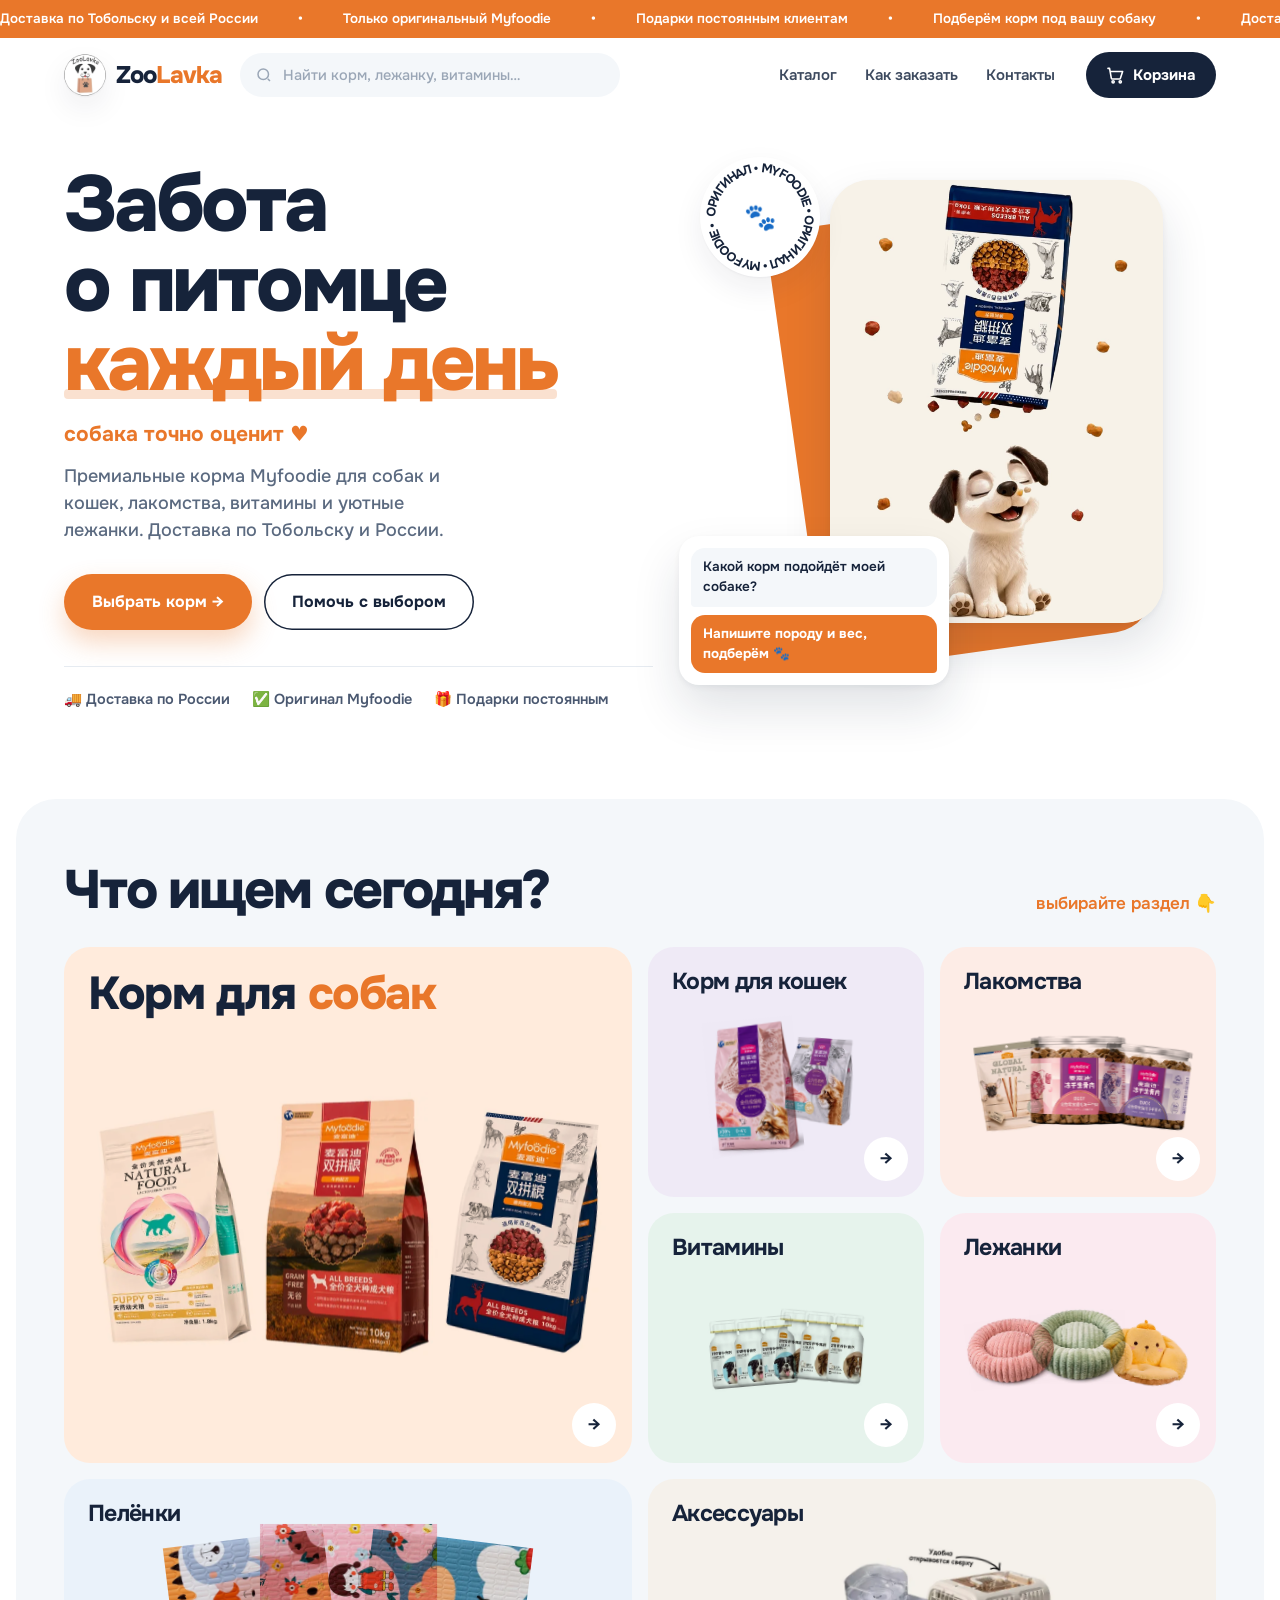
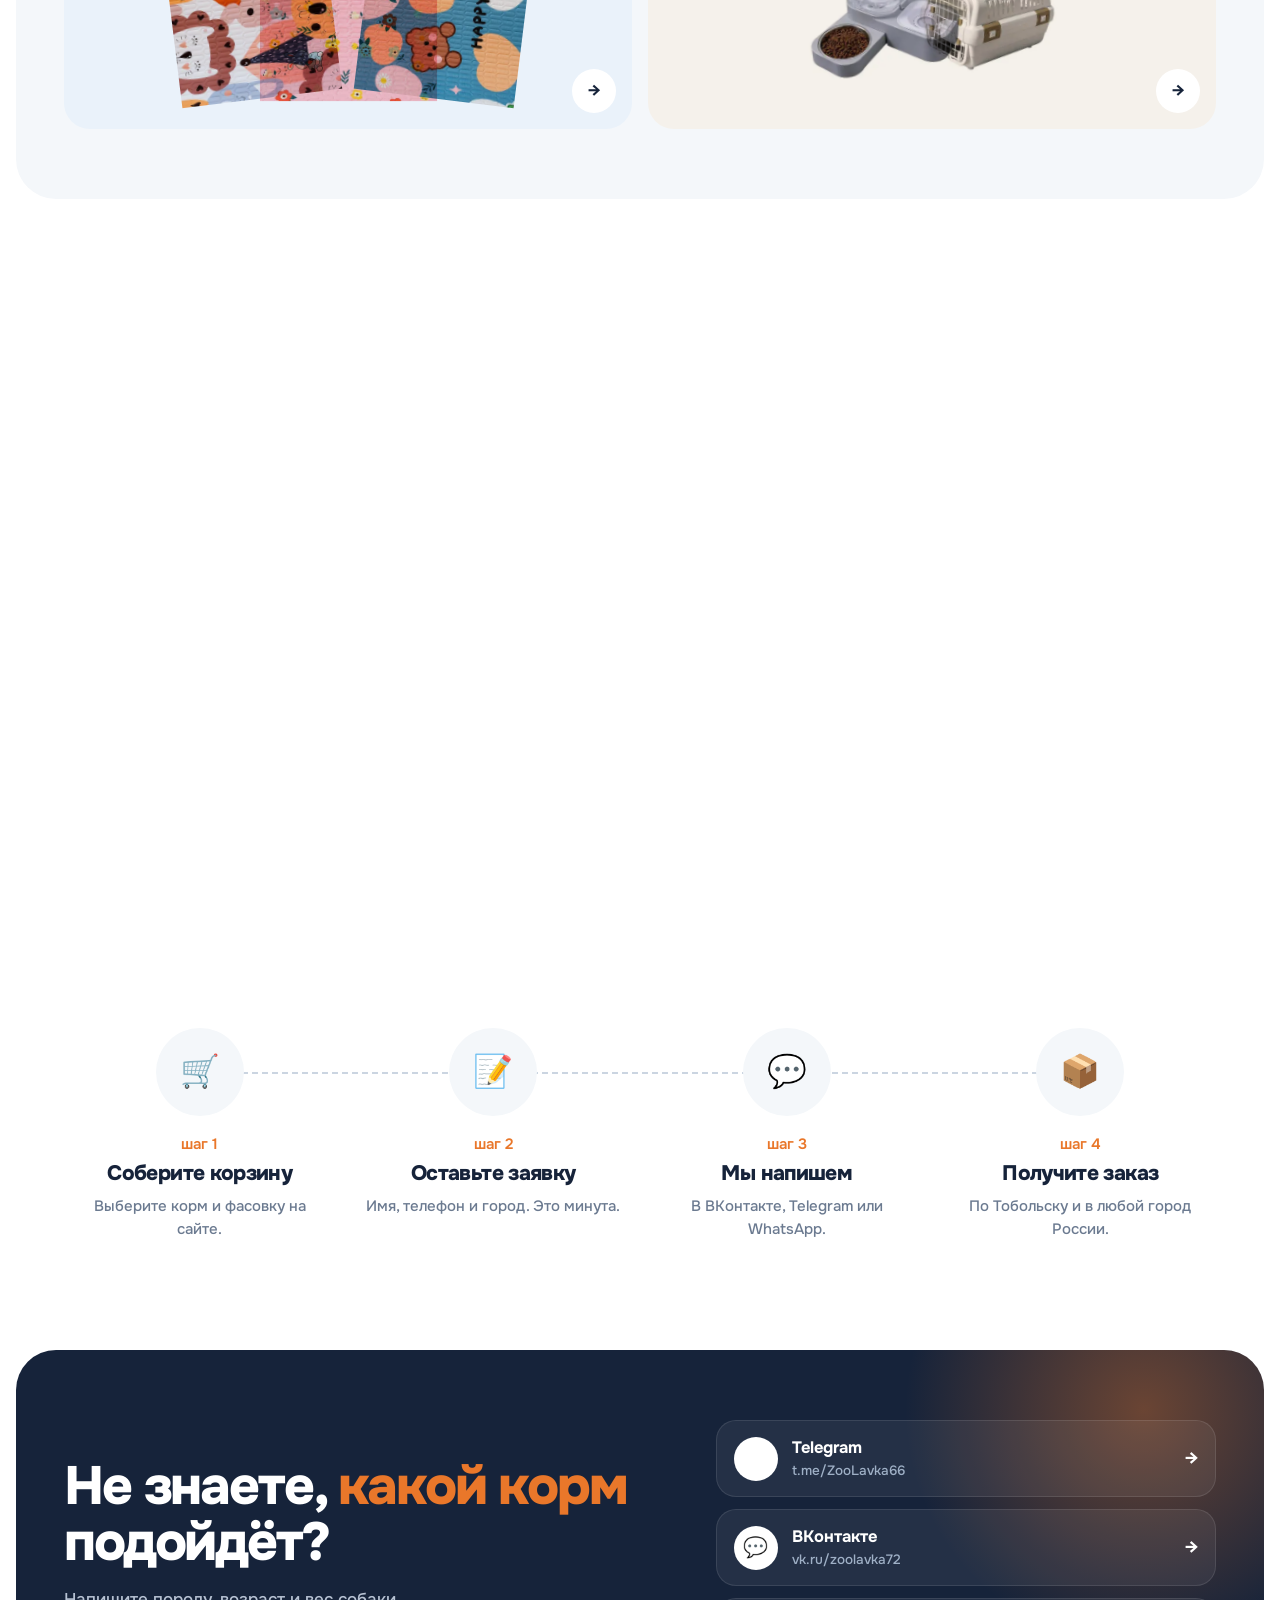
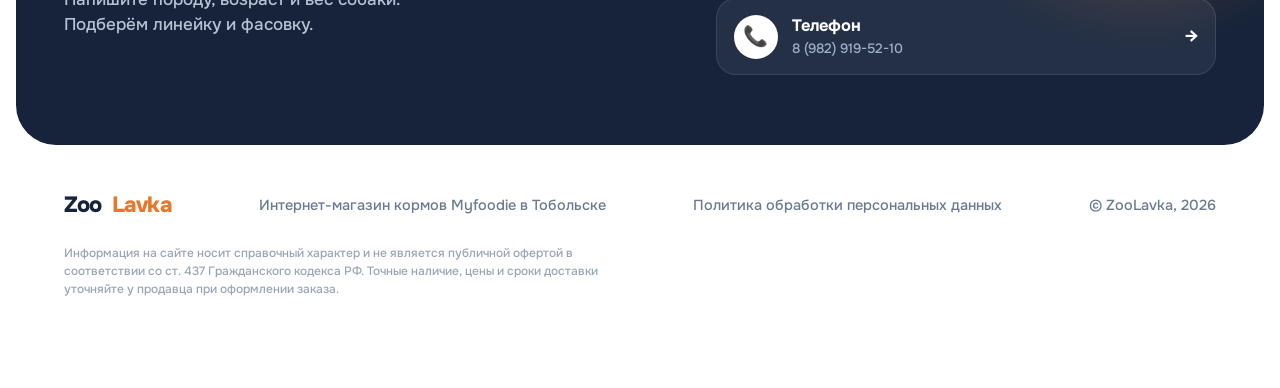
==== commit 62bca26a: "v2: new design (style A) on real catalog" ====
--- a/v2/index.html
+++ b/v2/index.html
@@ -21,10 +21,9 @@
 <meta name="ICBM" content="58.1907, 68.2530">
 <link rel="preconnect" href="https://fonts.googleapis.com">
 <link rel="preconnect" href="https://fonts.gstatic.com" crossorigin>
-<link rel="stylesheet" href="https://fonts.googleapis.com/css2?family=Manrope:wght@400;500;600;700;800&display=swap">
-<link rel="stylesheet" href="../styles.css?v=12">
-<link rel="stylesheet" href="v2.css?v=1">
-<link rel="preload" as="video" href="../images/herodog.webm?v=2" fetchpriority="high">
+<link rel="stylesheet" href="https://fonts.googleapis.com/css2?family=Onest:wght@400;500;600;700;800&display=swap">
+<link rel="stylesheet" href="style.css?v=1">
+<link rel="preload" as="video" href="../images/herodog.webm?v=2">
 <script type="application/ld+json">
 {
   "@context": "https://schema.org",
@@ -54,92 +53,109 @@
   ]
 }
 </script>
-<img src="https://mc.yandex.ru/watch/112091488" style="position:absolute;left:-9999px;" alt="" /></head>
+<img src="https://mc.yandex.ru/watch/112091488" style="position:absolute;left:-9999px;" alt="" />
+</head>
 <body>
-<header>
-  <div class="wrap hrow">
-    <a class="logo" href="#" aria-label="ZooLavka">
-      <img class="logoimg" src="../images/logo.webp" alt="ZooLavka">
-      <span><span class="z">Zoo</span><span class="l">Lavka</span></span>
-    </a>
-    <div class="search">
-      <span class="si" aria-hidden="true"><svg width="18" height="18" viewBox="0 0 24 24" fill="none" stroke="currentColor" stroke-width="2"><circle cx="11" cy="11" r="7"/><path d="m20 20-3-3"/></svg></span>
-      <input id="q" type="search" placeholder="Поиск: корм, лежанка, витамины…" aria-label="Поиск по товарам">
-    </div>
-    <button class="cartbtn" id="openCart" aria-label="Открыть корзину">
-      <svg width="20" height="20" viewBox="0 0 24 24" fill="none" stroke="currentColor" stroke-width="2" stroke-linecap="round" stroke-linejoin="round"><circle cx="9" cy="20" r="1.4"/><circle cx="18" cy="20" r="1.4"/><path d="M2.5 3h2l2.2 12.2a1.5 1.5 0 0 0 1.5 1.3h8.6a1.5 1.5 0 0 0 1.5-1.2L21 7H6"/></svg>
-      <span class="lbl">Корзина</span>
-      <span class="badge" id="badge"></span>
-    </button>
-  </div>
-</header>
-
-  <button class="mobicart" id="mobiCart" aria-label="Открыть корзину" hidden>
-    <svg width="20" height="20" viewBox="0 0 24 24" fill="none" stroke="currentColor" stroke-width="2" stroke-linecap="round" stroke-linejoin="round"><circle cx="9" cy="20" r="1.4"/><circle cx="18" cy="20" r="1.4"/><path d="M2.5 3h2l2.2 12.2a1.5 1.5 0 0 0 1.5 1.3h8.6a1.5 1.5 0 0 0 1.5-1.2L21 7H6"/></svg>
-    <span class="mc-count" id="mobiCartCount">0</span>
-    <span class="mc-txt">Корзина</span>
-  </button>
+
+<div class="strip" aria-hidden="true"><div class="strip-in" id="strip"><span>Доставка по Тобольску и всей России</span><span>Только оригинальный Myfoodie</span><span>Подарки постоянным клиентам</span><span>Подберём корм под вашу собаку</span></div></div>
 
 <div class="promobar" id="promobar" hidden>
   <div class="wrap promobar-in">
-    <div class="pb-left">
-      <span class="pb-fire">🔥</span>
-      <div class="pb-copy">
-        <span class="pb-title">Акция</span>
-        <span class="pb-desc" id="pbDesc"></span>
-      </div>
-    </div>
+    <div class="pb-left"><span class="pb-fire">🔥</span><div class="pb-copy"><span class="pb-title">Акция</span><span class="pb-desc" id="pbDesc"></span></div></div>
     <div class="pb-timer" id="pbTimer" aria-live="polite"></div>
     <button class="pb-btn" id="pbBtn" type="button">К товару</button>
   </div>
 </div>
 
-<section class="hero">
-  <div class="kibble" id="kibble" aria-hidden="true"><div class="rundog" id="rundog"><div class="dogsprite" id="dogsprite"></div></div></div>
+<header id="hdr"><div class="wrap hb">
+  <a class="logo" href="#" aria-label="ZooLavka"><img src="../images/logo.webp" alt=""><span>Zoo<b>Lavka</b></span></a>
+  <label class="search"><svg viewBox="0 0 24 24" fill="none" stroke="currentColor" stroke-width="2"><circle cx="11" cy="11" r="7"/><path d="m20 20-3-3"/></svg><input id="q" type="search" placeholder="Найти корм, лежанку, витамины…" aria-label="Поиск по товарам"></label>
+  <nav class="menu"><a href="#cats">Каталог</a><a href="#how">Как заказать</a><a href="#help">Контакты</a></nav>
+  <button class="cart" id="openCart" aria-label="Открыть корзину"><svg viewBox="0 0 24 24" fill="none" stroke="currentColor" stroke-width="2" stroke-linecap="round" stroke-linejoin="round"><circle cx="9" cy="20" r="1.4"/><circle cx="18" cy="20" r="1.4"/><path d="M2.5 3h2l2.2 12.2a1.5 1.5 0 0 0 1.5 1.3h8.6a1.5 1.5 0 0 0 1.5-1.2L21 7H6"/></svg><span class="t">Корзина</span><span class="badge-n" id="badge"></span></button>
+</div></header>
+
+<button class="mobicart" id="mobiCart" aria-label="Открыть корзину" hidden><svg width="20" height="20" viewBox="0 0 24 24" fill="none" stroke="currentColor" stroke-width="2" stroke-linecap="round" stroke-linejoin="round"><circle cx="9" cy="20" r="1.4"/><circle cx="18" cy="20" r="1.4"/><path d="M2.5 3h2l2.2 12.2a1.5 1.5 0 0 0 1.5 1.3h8.6a1.5 1.5 0 0 0 1.5-1.2L21 7H6"/></svg><span class="mc-count" id="mobiCartCount">0</span><span class="mc-txt">Корзина</span></button>
+
+<div class="wrap">
+  <section class="hero">
+    <div class="hero-text">
+      <h1><span class="pop" style="--d:.05s">Забота</span> <span class="pop" style="--d:.15s">о питомце</span><br><span class="hl pop" style="--d:.3s">каждый день</span></h1>
+      <p class="note pop" style="--d:.55s">собака точно оценит ♥</p>
+      <p class="lead pop" style="--d:.65s">Премиальные корма Myfoodie для собак и кошек, лакомства, витамины и уютные лежанки. Доставка по Тобольску и России.</p>
+      <div class="cta pop" style="--d:.8s">
+        <a class="btn btn-o" href="#cats">Выбрать корм →</a>
+        <a class="btn btn-w" href="#help">Помочь с выбором</a>
+      </div>
+      <div class="pills pop" style="--d:.95s"><span>🚚 Доставка по России</span><span>✅ Оригинал Myfoodie</span><span>🎁 Подарки постоянным</span></div>
+    </div>
+    <div class="stage">
+      <div class="plate"></div>
+      <div class="pup" id="kibble"><div class="rundog" id="rundog"><div class="dogsprite" id="dogsprite"></div></div></div>
+      <div class="stamp" aria-hidden="true"><svg viewBox="0 0 100 100"><defs><path id="cp" d="M50,50 m-37,0 a37,37 0 1,1 74,0 a37,37 0 1,1 -74,0"/></defs><text font-family="Onest" font-weight="700" font-size="10.5"><textPath href="#cp" textLength="228" lengthAdjust="spacing">ОРИГИНАЛ • MYFOODIE • ОРИГИНАЛ • MYFOODIE • </textPath></text></svg><b>🐾</b></div>
+      <a class="chat" href="https://t.me/ZooLavka66" target="_blank" rel="noopener"><i>Какой корм подойдёт моей собаке?</i><b>Напишите породу и вес, подберём 🐾</b></a>
+      <a class="heropromo" id="heroPromo" href="#" hidden><span class="ctag" id="heroPromoCat"></span><img id="heroPromoImg" src="" alt=""></a>
+    </div>
+  </section>
+</div>
+
+<section class="cats" id="cats">
   <div class="wrap">
-    <h1>Забота о питомце — <span>каждый день</span></h1>
-    <p class="sub">Премиальные корма Myfoodie для собак и кошек, лакомства, витамины и уютные лежанки. Доставка по Тобольску и России.</p>
-    <div class="trust">
-      <div class="tp"><span class="ic"><svg width="19" height="19" viewBox="0 0 24 24" fill="none" stroke="currentColor" stroke-width="2" stroke-linecap="round" stroke-linejoin="round"><path d="M1 4h13v11H1z"/><path d="M14 8h4l3 3v4h-7"/><circle cx="6" cy="18" r="1.6"/><circle cx="17" cy="18" r="1.6"/></svg></span>Доставка по Тобольску и России</div>
-      <div class="tp"><span class="ic"><svg width="19" height="19" viewBox="0 0 24 24" fill="currentColor"><circle cx="7" cy="9" r="2"/><circle cx="12" cy="7" r="2"/><circle cx="17" cy="9" r="2"/><path d="M12 12c-2.8 0-5 2-5 4.3 0 1.5 1.2 2.4 2.8 2.4.9 0 1.5-.5 2.2-.5s1.3.5 2.2.5c1.6 0 2.8-.9 2.8-2.4C17 14 14.8 12 12 12z"/></svg></span>Только премиум Myfoodie</div>
-      <div class="tp"><span class="ic"><svg width="19" height="19" viewBox="0 0 24 24" fill="none" stroke="currentColor" stroke-width="2" stroke-linecap="round" stroke-linejoin="round"><path d="M20 12v9H4v-9M2 7h20v5H2zM12 22V7M12 7S10.5 3 8 3a2.5 2.5 0 0 0 0 5M12 7s1.5-4 4-4a2.5 2.5 0 0 1 0 5"/></svg></span>Приятные подарки постоянным клиентам</div>
-    </div>
-  </div>
-  <a class="heropromo" id="heroPromo" href="#" aria-label="Акционный товар" hidden>
-    <span class="ctag" id="heroPromoCat"></span>
-    <span class="promoflag">🔥 Акция</span>
-    <img id="heroPromoImg" src="" alt="">
-  </a>
+    <div class="title rv"><h2>Что ищем сегодня?</h2><span class="hint">выбирайте раздел 👇</span></div>
+    <div class="bento">
+      <a class="tile t-dog rv" href="#dog" data-cat="dog"><h3>Корм для <span>собак</span></h3><div class="stack"><img src="../images/food_puppy.webp" alt=""><img src="../images/food_beef_gf.webp" alt=""><img src="../images/food_venison.webp" alt=""></div><span class="go">→</span></a>
+      <a class="tile t-cat rv" href="#cat" data-cat="cat"><h3>Корм для кошек</h3><div class="stack"><img src="../images/cat_tuna.webp" alt=""><img src="../images/cat_chicken.webp" alt=""></div><span class="go">→</span></a>
+      <a class="tile t-treat rv" href="#treat" data-cat="treat"><h3>Лакомства</h3><div class="stack"><img src="../images/treat_stick_beef.webp" alt=""><img src="../images/treat_cube_beef.webp" alt=""><img src="../images/treat_cube_duck.webp" alt=""></div><span class="go">→</span></a>
+      <a class="tile t-vit rv" href="#vit" data-cat="vit"><h3>Витамины</h3><div class="stack"><img src="../images/vit_multi.webp" alt=""><img src="../images/vit_calcium.webp" alt=""></div><span class="go">→</span></a>
+      <a class="tile t-bed rv" href="#bed" data-cat="bed"><h3>Лежанки</h3><div class="stack"><img src="../images/bed_pink.webp" alt=""><img src="../images/bed_green.webp" alt=""><img src="../images/bed_yellow.webp" alt=""></div><span class="go">→</span></a>
+      <a class="tile t-pad rv" href="#pad" data-cat="pad"><h3>Пелёнки</h3><div class="stack"><img src="../images/pel_b.webp" alt=""><img src="../images/pel_a.webp" alt=""><img src="../images/pel_c.webp" alt=""></div><span class="go">→</span></a>
+      <a class="tile t-acc rv" href="#acc" data-cat="acc"><h3>Аксессуары</h3><div class="stack"><img src="../images/acc_waterer.webp" alt=""><img src="../images/acc_carrier.webp" alt=""></div><span class="go">→</span></a>
+    </div>
+  </div>
 </section>
 
-<main class="wrap"><div class="grid" id="grid"></div></main>
-
-<footer>
-  <div class="wrap">
-    <div class="fgrid">
-      <div class="fcol brandcol">
-        <div class="flogo">Zoo<span class="l">Lavka</span></div>
-        <p class="fslogan">Интернет-магазин кормов Myfoodie в Тобольске. Доставка по Тобольску и России.</p>
-      </div>
-      <div class="fcol">
-        <h3>Связаться</h3>
-        <a href="tel:+79829195210"><svg width="17" height="17" viewBox="0 0 24 24" fill="none" stroke="currentColor" stroke-width="2" stroke-linecap="round"><path d="M4 4h4l2 5-3 2a13 13 0 0 0 6 6l2-3 5 2v4a2 2 0 0 1-2 2A17 17 0 0 1 2 6a2 2 0 0 1 2-2Z"/></svg>8 (982) 919-52-10</a>
-        <a href="https://t.me/ZooLavka66" target="_blank" rel="noopener"><svg width="17" height="17" viewBox="0 0 24 24" fill="currentColor"><path d="M21.9 4.3 2.9 11.6c-1 .4-1 1.8.1 2.1l4.7 1.5 1.8 5.6c.3.8 1.3 1 1.9.3l2.5-2.6 4.7 3.5c.7.5 1.7.1 1.9-.7L23 5.5c.2-1-.7-1.7-1.1-1.2Z"/></svg>t.me/ZooLavka66</a>
-        <a href="https://vk.ru/zoolavka72" target="_blank" rel="noopener"><svg width="17" height="17" viewBox="0 0 24 24" fill="currentColor"><path d="M13 18c-6 0-9.6-4.2-9.8-11.2h3c.1 5.1 2.4 7.2 4.1 7.6V6.8h2.8v4.3c1.7-.2 3.5-2.1 4.1-4.3h2.8c-.5 2.7-2.4 4.6-3.8 5.4 1.4.7 3.6 2.4 4.4 5.8h-3.1c-.6-2-2.3-3.5-4.4-3.7V18H13Z"/></svg>vk.ru/zoolavka72</a>
-      </div>
-      <div class="fcol">
-        <h3>Покупателям</h3>
-        <p><svg width="17" height="17" viewBox="0 0 24 24" fill="none" stroke="currentColor" stroke-width="2" stroke-linecap="round" stroke-linejoin="round"><path d="M1 4h13v11H1z"/><path d="M14 8h4l3 3v4h-7"/><circle cx="6" cy="18" r="1.6"/><circle cx="17" cy="18" r="1.6"/></svg>Доставка по Тобольску и России</p>
-        <p><svg width="17" height="17" viewBox="0 0 24 24" fill="none" stroke="currentColor" stroke-width="2" stroke-linecap="round" stroke-linejoin="round"><path d="M12 2 4 5v6c0 5 3.4 8.5 8 11 4.6-2.5 8-6 8-11V5l-8-3Z"/></svg>Только оригинальная продукция</p>
-        <p><svg width="17" height="17" viewBox="0 0 24 24" fill="none" stroke="currentColor" stroke-width="2" stroke-linecap="round" stroke-linejoin="round"><path d="M20 12v9H4v-9M2 7h20v5H2zM12 22V7M12 7S10.5 3 8 3a2.5 2.5 0 0 0 0 5M12 7s1.5-4 4-4a2.5 2.5 0 0 1 0 5"/></svg>Приятные подарки постоянным клиентам</p>
-        <a href="#" id="privacyLinkFooter">Политика обработки персональных данных</a>
-      </div>
-    </div>
-    <p class="fdisclaimer">Информация на сайте носит справочный характер и не является публичной офертой в соответствии со ст. 437 Гражданского кодекса РФ. Точные наличие, цены и сроки доставки уточняйте у продавца при оформлении заказа.</p>
-    <div class="fwordmark" aria-hidden="true">ZooLavka</div>
-    <div class="fbottom"><span>© ZooLavka, <span id="yr"></span></span><span>Заказы принимаем во ВКонтакте, Telegram, WhatsApp и по телефону</span></div>
-  </div>
-</footer>
+<main class="wrap">
+  <section class="sec catalog" id="catalog" hidden>
+    <div class="title"><div><button class="back" id="backBtn" type="button">← Все разделы</button><h2 id="gridTitle">Каталог</h2></div><span class="hint" id="gridCount"></span></div>
+    <div class="grid" id="grid"></div>
+  </section>
+
+  <section class="sec" id="hits">
+    <div class="title rv"><h2>Любимое у хвостиков</h2><span class="hint">нажмите на товар, чтобы узнать состав</span></div>
+    <div class="grid" id="hitsGrid"></div>
+  </section>
+
+  <section class="sec" id="how">
+    <div class="title rv"><h2>Как заказать</h2><span class="hint">проще, чем кажется</span></div>
+    <div class="path" id="path">
+      <div class="trail"></div>
+      <div class="st rv"><div class="num">🛒</div><span class="hint">шаг 1</span><h4>Соберите корзину</h4><p>Выберите корм и фасовку на сайте.</p></div>
+      <div class="st rv"><div class="num">📝</div><span class="hint">шаг 2</span><h4>Оставьте заявку</h4><p>Имя, телефон и город. Это минута.</p></div>
+      <div class="st rv"><div class="num">💬</div><span class="hint">шаг 3</span><h4>Мы напишем</h4><p>В ВКонтакте, Telegram или WhatsApp.</p></div>
+      <div class="st rv"><div class="num">📦</div><span class="hint">шаг 4</span><h4>Получите заказ</h4><p>По Тобольску и в любой город России.</p></div>
+    </div>
+  </section>
+</main>
+
+<section class="help" id="help">
+  <div class="wrap help-in">
+    <div class="rv"><h2>Не знаете, <u>какой корм</u> подойдёт?</h2><p>Напишите породу, возраст и вес собаки. Подберём линейку и фасовку.</p></div>
+    <div class="btns rv">
+      <a href="https://t.me/ZooLavka66" target="_blank" rel="noopener"><span class="i">✈️</span><span>Telegram<small>t.me/ZooLavka66</small></span><span class="ar">→</span></a>
+      <a href="https://vk.ru/zoolavka72" target="_blank" rel="noopener"><span class="i">💬</span><span>ВКонтакте<small>vk.ru/zoolavka72</small></span><span class="ar">→</span></a>
+      <a href="tel:+79829195210"><span class="i">📞</span><span>Телефон<small>8 (982) 919-52-10</small></span><span class="ar">→</span></a>
+    </div>
+  </div>
+</section>
+
+<footer><div class="wrap">
+  <div class="fb">
+    <span class="logo">Zoo<b>Lavka</b></span>
+    <span>Интернет-магазин кормов Myfoodie в Тобольске</span>
+    <a href="#" id="privacyLinkFooter">Политика обработки персональных данных</a>
+    <span>© ZooLavka, <span id="yr"></span></span>
+  </div>
+  <p class="disc">Информация на сайте носит справочный характер и не является публичной офертой в соответствии со ст. 437 Гражданского кодекса РФ. Точные наличие, цены и сроки доставки уточняйте у продавца при оформлении заказа.</p>
+</div></footer>
 
 <!-- cart drawer -->
 <div class="scrim" id="scrim"></div>
@@ -218,7 +234,8 @@
 </div>
 <div class="pzoom" id="pzoom" aria-hidden="true"><img alt=""></div>
 
-<script src="script.js?v=1" defer></script>
-<script src="anim.js?v=1" defer></script>
+
+<script src="script.js?v=2" defer></script>
+<script src="anim.js?v=2" defer></script>
 </body>
 </html>
--- a/v2/style.css
+++ b/v2/style.css
@@ -0,0 +1,340 @@
+/* ZooLavka v2: «свежий минимализм» */
+:root{
+  --bg:#FFFFFF; --soft:#F4F7FA; --paper:#FFFFFF; --ink:#16233A; --muted:#6B7A90; --line:#E6EBF1;
+  --orange:#E9772A; --orange-d:#C9601B; --ok:#2F8F5B; --red:#C0392B;
+  --sage:#E6F3EC; --sand:#F5F1EB; --rose:#FDECE6; --clay:#FFEBDC; --mist:#EAF2FA; --lav:#EFEAF6; --blush:#FBEAF0;
+  --sh:0 1px 2px rgba(22,35,58,.04),0 12px 30px rgba(22,35,58,.07);
+  --sh-up:0 2px 6px rgba(22,35,58,.06),0 24px 48px rgba(22,35,58,.13);
+  --ease:cubic-bezier(.2,.8,.2,1); --spring:cubic-bezier(.34,1.56,.64,1);
+  --font:'Onest',system-ui,-apple-system,'Segoe UI',sans-serif;
+}
+*{box-sizing:border-box;margin:0}
+html{scroll-behavior:smooth;-webkit-text-size-adjust:100%}
+body{background:var(--bg);color:var(--ink);font-family:var(--font);font-weight:500;-webkit-font-smoothing:antialiased;overflow-x:hidden;line-height:1.5}
+img,video{display:block;max-width:100%}
+a{color:inherit;text-decoration:none}
+button,input,select,textarea{font:inherit;color:inherit}
+button{cursor:pointer;border:0;background:none}
+[hidden]{display:none!important}
+:focus-visible{outline:3px solid var(--orange);outline-offset:2px;border-radius:8px}
+.wrap{max-width:1200px;margin:0 auto;padding:0 24px}
+@media(max-width:560px){.wrap{padding:0 16px}}
+
+/* ---------- полоса и акция ---------- */
+.strip{background:var(--orange);color:#fff;overflow:hidden;font-size:13.5px;font-weight:600;padding:9px 0}
+.strip-in{display:flex;gap:40px;width:max-content;animation:tick 34s linear infinite}
+.strip-in span{display:flex;align-items:center;gap:40px;white-space:nowrap}
+.strip-in span::after{content:"•"}
+@keyframes tick{to{transform:translateX(-50%)}}
+.promobar{background:var(--ink);color:#fff}
+.promobar-in{display:flex;align-items:center;gap:16px;padding:10px 24px;flex-wrap:wrap}
+.pb-left{display:flex;align-items:center;gap:10px;flex:1;min-width:220px}
+.pb-copy{display:flex;flex-direction:column;line-height:1.3}
+.pb-title{font-weight:800;font-size:12px;text-transform:uppercase;letter-spacing:.06em;color:#FFB27E}
+.pb-desc{font-size:14px;font-weight:600}.pb-desc .old{text-decoration:line-through;opacity:.6;margin-right:5px}
+.pb-timer{display:flex;gap:6px;font-weight:800;font-size:14px}.pb-timer span{background:rgba(255,255,255,.12);border-radius:8px;padding:5px 9px;font-variant-numeric:tabular-nums}
+.pb-btn{height:36px;padding:0 16px;border-radius:999px;background:var(--orange);color:#fff;font-weight:700;font-size:13.5px}
+
+/* ---------- шапка ---------- */
+header{position:sticky;top:0;z-index:50;background:rgba(255,255,255,.9);backdrop-filter:blur(14px) saturate(1.4);-webkit-backdrop-filter:blur(14px) saturate(1.4);border-bottom:1px solid transparent;transition:border-color .3s}
+header.sc{border-bottom-color:var(--line)}
+.hb{display:flex;align-items:center;gap:18px;height:74px}
+.logo{display:flex;align-items:center;gap:10px;font-weight:800;font-size:24px;letter-spacing:-.035em;flex:0 0 auto}
+.logo img{width:42px;height:42px;border-radius:50%;background:#fff;box-shadow:var(--sh);transition:transform .5s var(--spring)}
+.logo:hover img{transform:rotate(-14deg)}
+.logo b{color:var(--orange);font-weight:800}
+.search{flex:1;max-width:380px;position:relative;display:block}
+.search svg{position:absolute;left:15px;top:50%;translate:0 -50%;width:18px;height:18px;color:#9AA6B6;pointer-events:none}
+.search input{width:100%;height:44px;border:1px solid transparent;background:var(--soft);border-radius:999px;padding:0 16px 0 42px;font-size:14.5px;transition:border-color .2s, background .2s, box-shadow .2s}
+.search input::placeholder{color:#9AA6B6}
+.search input:focus{outline:none;background:#fff;border-color:var(--orange);box-shadow:0 0 0 4px rgba(233,119,42,.12)}
+.menu{display:flex;gap:2px;margin-left:auto}
+.menu a{padding:8px 13px;font-weight:600;font-size:15px;color:#3d4a5f;position:relative}
+.menu a::after{content:"";position:absolute;left:13px;right:13px;bottom:4px;height:2px;border-radius:2px;background:var(--orange);transform:scaleX(0);transform-origin:left;transition:transform .3s var(--ease)}
+.menu a:hover::after{transform:scaleX(1)}
+.cart{position:relative;display:flex;align-items:center;gap:8px;height:46px;padding:0 20px;border-radius:999px;background:var(--ink);color:#fff;font-weight:700;font-size:15px;flex:0 0 auto;transition:background .2s}
+.cart:hover{background:#22324f}
+.cart svg{width:19px;height:19px}
+.badge-n{position:absolute;top:-6px;right:-6px;min-width:22px;height:22px;padding:0 6px;border-radius:999px;background:var(--orange);color:#fff;font-size:12px;font-weight:800;display:grid;place-items:center}
+.badge-n:empty{display:none}
+.cart.bump,.mobicart.bump{animation:bump .55s var(--spring)}
+@keyframes bump{30%{scale:1.12}60%{scale:.96}100%{scale:1}}
+@media(max-width:980px){.menu{display:none}.search{max-width:none}}
+@media(max-width:640px){.hb{gap:10px;height:64px;flex-wrap:wrap;height:auto;padding:10px 0}.logo{font-size:21px}.logo img{width:38px;height:38px}.cart{margin-left:auto;padding:0 14px;height:42px}.cart .t{display:none}.search{order:3;flex:1 0 100%}.search input{height:42px}}
+
+.mobicart{position:fixed;left:50%;bottom:calc(16px + env(safe-area-inset-bottom,0px));transform:translateX(-50%);z-index:45;display:none;align-items:center;gap:9px;height:50px;padding:0 22px 0 18px;border-radius:999px;background:var(--orange);color:#fff;font-weight:700;font-size:15px;box-shadow:0 12px 30px rgba(233,119,42,.4)}
+.mobicart .mc-count{min-width:22px;height:22px;padding:0 6px;border-radius:999px;background:#fff;color:var(--orange-d);font-size:12.5px;font-weight:800;display:grid;place-items:center}
+@media(max-width:640px){.mobicart:not([hidden]){display:flex}}
+
+/* ---------- первый экран ---------- */
+.hero{display:grid;grid-template-columns:1.05fr .95fr;gap:30px;align-items:center;padding:44px 0 80px}
+.hero h1{font-weight:800;font-size:clamp(42px,6.2vw,84px);line-height:1;letter-spacing:-.04em}
+.hero h1 .pop{display:inline-block}
+.hero h1 .hl{position:relative;color:var(--orange)}
+.hero h1 .hl::after{content:"";position:absolute;left:0;right:0;bottom:.06em;height:.12em;border-radius:4px;background:var(--orange);opacity:.22;transform:scaleX(0);transform-origin:left;animation:hl .9s 1s var(--ease) forwards;z-index:-1}
+@keyframes hl{to{transform:scaleX(1)}}
+.hero .note{font-weight:700;font-size:21px;color:var(--orange);margin-top:16px}
+.hero .lead{font-size:18px;color:#5b6a80;max-width:34ch;margin-top:12px}
+.cta{display:flex;gap:12px;flex-wrap:wrap;margin-top:30px}
+.btn{display:inline-flex;align-items:center;gap:10px;height:56px;padding:0 28px;border-radius:999px;font-weight:700;font-size:16px;transition:transform .3s var(--ease), box-shadow .3s, background .2s, color .2s}
+.btn:hover{transform:translateY(-3px)}
+.btn-o{background:var(--orange);color:#fff;box-shadow:0 12px 26px rgba(233,119,42,.3)}
+.btn-w{box-shadow:inset 0 0 0 1.5px var(--ink)}
+.btn-w:hover{background:var(--ink);color:#fff}
+.pills{display:flex;flex-wrap:wrap;gap:10px 22px;margin-top:36px;padding-top:22px;border-top:1px solid var(--line);font-size:14.5px;font-weight:600;color:#4a5870}
+.pop{opacity:0;transform:translateY(16px);animation:pop .9s var(--ease) forwards;animation-delay:var(--d,0s)}
+@keyframes pop{to{opacity:1;transform:none}}
+
+.stage{position:relative;aspect-ratio:1/1.08;max-width:520px;width:100%;justify-self:center}
+.plate{position:absolute;right:16%;top:9%;width:64%;aspect-ratio:3/4;border-radius:40px;background:var(--orange);rotate:-8deg}
+.pup{position:absolute;right:9%;top:4%;width:64%;aspect-ratio:3/4;border-radius:40px;overflow:hidden;background:#FAF4EA;box-shadow:var(--sh-up)}
+.pup .herovid{position:absolute;inset:0;width:100%;height:100%;object-fit:contain;transition:rotate .3s ease-out, translate .3s ease-out}
+.pup .rundog{display:none}
+.stamp{position:absolute;left:2%;top:0;width:120px;height:120px;border-radius:50%;background:#fff;display:grid;place-items:center;box-shadow:var(--sh)}
+.stamp svg{position:absolute;inset:0;animation:spin 18s linear infinite;fill:var(--ink)}
+.stamp b{font-size:26px}
+@keyframes spin{to{transform:rotate(360deg)}}
+.chat{position:absolute;left:-2%;bottom:6%;display:flex;flex-direction:column;gap:8px;background:#fff;padding:12px;border-radius:20px;box-shadow:var(--sh-up);animation:bob 6s ease-in-out infinite;max-width:270px;transition:scale .3s var(--spring)}
+.chat:hover{scale:1.03}
+.chat i{font-style:normal;font-weight:600;font-size:13.5px;background:var(--soft);padding:9px 12px;border-radius:14px 14px 14px 4px}
+.chat b{font-size:13.5px;font-weight:700;background:var(--orange);color:#fff;padding:9px 12px;border-radius:14px 14px 4px 14px;align-self:flex-end}
+@keyframes bob{50%{translate:0 -8px}}
+.heropromo{position:absolute;right:0;bottom:0;width:150px;aspect-ratio:3/4;background:#fff;border-radius:20px;box-shadow:var(--sh-up);padding:12px;border:2px solid var(--orange)}
+.heropromo img{width:100%;height:100%;object-fit:contain}
+.heropromo .ctag{position:absolute;top:8px;left:8px;font-size:11px;font-weight:700;background:var(--clay);color:var(--orange-d);padding:3px 8px;border-radius:999px}
+@media(max-width:900px){
+  .hero{grid-template-columns:1fr;padding:22px 0 56px;gap:24px}
+  .stage{max-width:400px}
+  .plate{right:18%;width:70%}.pup{right:12%;width:70%}
+  .stamp{width:94px;height:94px}
+  .chat{bottom:-6%;left:-2%;scale:.88;transform-origin:left bottom;max-width:240px}
+}
+
+/* ---------- заголовки разделов ---------- */
+.title{display:flex;align-items:end;justify-content:space-between;gap:20px;margin-bottom:30px}
+.title h2{font-weight:800;font-size:clamp(32px,4.4vw,54px);letter-spacing:-.04em;line-height:1}
+.hint{font-weight:600;font-size:17px;color:var(--orange)}
+@media(max-width:760px){.title{flex-direction:column;align-items:start;gap:8px}}
+
+/* ---------- плитки разделов ---------- */
+.cats{background:var(--soft);border-radius:40px;margin:0 16px;padding:64px 0 70px;scroll-margin-top:80px}
+.bento{display:grid;grid-template-columns:repeat(4,1fr);grid-auto-rows:250px;gap:16px}
+.tile{position:relative;border-radius:26px;padding:22px 24px;display:flex;flex-direction:column;overflow:hidden;transition:transform .4s var(--ease), box-shadow .4s}
+.tile:hover{transform:translateY(-5px);box-shadow:var(--sh-up)}
+.tile h3{font-weight:700;font-size:23px;letter-spacing:-.03em;line-height:1.1}
+.stack{flex:1;display:flex;align-items:center;justify-content:center;min-height:0;padding:6px 26px 14px}
+.stack img{height:100%;max-height:175px;width:auto;max-width:52%;object-fit:contain;mix-blend-mode:multiply;margin:0 -7%;transition:transform .6s var(--ease)}
+.stack img:nth-child(1){rotate:-7deg;translate:0 6px}
+.stack img:nth-child(2){position:relative;z-index:2;scale:1.1}
+.stack img:nth-child(3){rotate:7deg;translate:0 6px}
+.stack img:first-child:nth-last-child(2){rotate:-5deg}.stack img:last-child:nth-child(2){rotate:5deg;scale:1}
+.tile:hover .stack img:nth-child(1){transform:translateX(-10px)}
+.tile:hover .stack img:nth-child(3),.tile:hover .stack img:last-child:nth-child(2){transform:translateX(10px)}
+.tile:hover .stack img:nth-child(2):not(:last-child){transform:translateY(-6px)}
+.go{position:absolute;right:16px;bottom:16px;width:44px;height:44px;border-radius:50%;background:#fff;display:grid;place-items:center;font-size:17px;font-weight:700;transition:transform .35s var(--spring), background .3s, color .3s}
+.tile:hover .go{transform:rotate(-45deg);background:var(--ink);color:#fff}
+.t-dog{grid-column:span 2;grid-row:span 2;background:var(--clay)}
+.t-dog h3{font-size:clamp(30px,3.6vw,46px);font-weight:800}
+.t-dog h3 span{color:var(--orange)}
+.t-dog .stack img{max-height:330px}
+.t-cat{background:var(--lav)}.t-treat{background:var(--rose)}.t-vit{background:var(--sage)}.t-bed{background:var(--blush)}.t-pad{grid-column:span 2;background:var(--mist)}.t-acc{grid-column:span 2;background:var(--sand)}
+@media(max-width:900px){.cats{margin:0 8px;border-radius:28px;padding:44px 0 50px}.bento{grid-template-columns:1fr 1fr;grid-auto-rows:200px;gap:12px}.t-dog{grid-row:span 2}.t-acc,.t-pad{grid-column:span 2}.tile{padding:16px 18px}.tile h3{font-size:18px}.stack{padding:4px 10px 26px}.stack img{max-height:120px}.t-dog .stack img{max-height:250px}.go{width:38px;height:38px;right:12px;bottom:12px}}
+
+/* ---------- товары ---------- */
+.sec{padding:90px 0 0;scroll-margin-top:80px}
+.catalog{padding-top:70px}
+.back{font-weight:700;font-size:15px;color:var(--muted);margin-bottom:10px;display:block;transition:color .2s}
+.back:hover{color:var(--orange)}
+.grid{display:grid;grid-template-columns:repeat(4,1fr);gap:20px}
+.empty{grid-column:1/-1;padding:40px;text-align:center;color:var(--muted);background:var(--soft);border-radius:22px}
+.card{background:#fff;border-radius:24px;padding:12px;display:flex;flex-direction:column;box-shadow:var(--sh);transition:transform .4s var(--ease), box-shadow .4s}
+.card:hover{transform:translateY(-5px);box-shadow:var(--sh-up)}
+.ph{position:relative;aspect-ratio:1/1;border-radius:18px;display:grid;place-items:center;overflow:hidden;background:var(--sand);cursor:pointer}
+.card:nth-child(4n+2) .ph{background:var(--rose)}.card:nth-child(4n+3) .ph{background:var(--sage)}.card:nth-child(4n+4) .ph{background:var(--mist)}
+.ph img{width:80%;height:80%;object-fit:contain;mix-blend-mode:multiply;transition:transform .6s var(--ease)}
+.card:hover .ph img{transform:scale(1.06)}
+.badge{position:absolute;top:12px;left:12px;z-index:1;font-size:11px;font-weight:800;letter-spacing:.05em;text-transform:uppercase;padding:5px 10px;border-radius:999px;background:var(--ink);color:#fff}
+.badge.hot{background:var(--orange)}
+.more{position:absolute;right:10px;top:10px;width:32px;height:32px;border-radius:50%;background:rgba(255,255,255,.92);display:grid;place-items:center;font-size:14px;font-weight:800;color:var(--muted);opacity:0;transform:scale(.8);transition:.3s var(--ease)}
+.card:hover .more{opacity:1;transform:none}
+.soldflag{position:absolute;left:50%;bottom:12px;translate:-50% 0;background:rgba(22,35,58,.82);color:#fff;font-size:12px;font-weight:700;padding:6px 12px;border-radius:999px;white-space:nowrap}
+.card.soldout .ph img{opacity:.45;filter:grayscale(.6)}
+.cname{font-weight:700;font-size:16px;line-height:1.25;letter-spacing:-.01em;margin:14px 6px 4px;cursor:pointer}
+.cname:hover{color:var(--orange-d)}
+.cdesc{font-size:13.5px;color:var(--muted);margin:0 6px;line-height:1.4}
+.sw{display:flex;gap:6px;margin:12px 6px 0;flex-wrap:wrap}
+.sw button{width:34px;height:34px;border-radius:50%;overflow:hidden;box-shadow:0 0 0 1px var(--line);background:var(--sand);transition:box-shadow .2s}
+.sw button img{width:100%;height:100%;object-fit:cover}
+.sw button.on{box-shadow:0 0 0 2px var(--ink)}
+.sizes{display:flex;gap:6px;margin:12px 6px 0;flex-wrap:wrap}
+.sizes button,.sizes .one{height:32px;padding:0 12px;border-radius:999px;box-shadow:inset 0 0 0 1px var(--line);font-size:13px;font-weight:700;color:#3d4a5f;display:inline-flex;align-items:center;transition:background .2s,color .2s,box-shadow .2s}
+.sizes .one{background:var(--soft);box-shadow:none}
+.sizes button:hover{box-shadow:inset 0 0 0 1px var(--ink)}
+.sizes button.on{background:var(--ink);color:#fff;box-shadow:none}
+.sizes button.oos{opacity:.4;text-decoration:line-through;cursor:not-allowed}
+.buy{display:flex;align-items:center;justify-content:space-between;gap:8px;margin:auto 6px 4px;padding-top:16px}
+.price{font-weight:800;font-size:22px;letter-spacing:-.03em;display:flex;align-items:baseline;gap:8px;flex-wrap:wrap}
+.price b{display:inline-block;font-weight:800}
+.price .old{font-size:14px;color:var(--muted);text-decoration:line-through;font-weight:600}
+.price b.flip{animation:flip .35s var(--ease)}
+@keyframes flip{from{opacity:0;transform:translateY(-60%)}}
+.add{flex:0 0 auto;width:48px;height:48px;border-radius:50%;background:var(--ink);color:#fff;font-size:24px;font-weight:500;display:grid;place-items:center;position:relative;overflow:hidden;transition:background .3s, transform .2s}
+.add:hover{background:var(--orange)}
+.add:active{transform:scale(.92)}
+.add .ok{position:absolute;inset:0;display:grid;place-items:center;background:var(--ok);font-size:18px;transform:translateY(100%);transition:transform .3s var(--ease)}
+.add.added .ok{transform:none}
+.add:disabled{background:#C9D1DC;cursor:not-allowed}
+@media(max-width:1000px){.grid{grid-template-columns:repeat(2,1fr);gap:12px}}
+@media(max-width:480px){.card{padding:8px;border-radius:20px}.cname{font-size:14px;margin:10px 4px 3px}.cdesc{font-size:12.5px;margin:0 4px}.sizes,.sw{margin:10px 4px 0}.sizes button,.sizes .one{height:30px;padding:0 10px;font-size:12px}.buy{margin:auto 4px 2px;padding-top:12px}.price{font-size:18px}.add{width:40px;height:40px;font-size:21px}.more{display:none}}
+.zl-fly{position:fixed;z-index:999;pointer-events:none;object-fit:contain;mix-blend-mode:multiply}
+
+/* ---------- как заказать ---------- */
+.path{position:relative;display:grid;grid-template-columns:repeat(4,1fr);gap:22px}
+.trail{position:absolute;left:12%;right:12%;top:44px;height:0;border-top:2px dashed #CBD5E1;z-index:0}
+.st{position:relative;z-index:1;text-align:center;padding:0 8px}
+.st .num{width:88px;height:88px;margin:0 auto 16px;border-radius:50%;display:grid;place-items:center;font-size:32px;background:var(--soft)}
+.st .hint{font-size:15px}
+.st h4{font-weight:800;font-size:21px;letter-spacing:-.03em;margin-top:2px}
+.st p{color:var(--muted);font-size:15px;margin-top:6px}
+@media(max-width:900px){.path{grid-template-columns:1fr 1fr;row-gap:34px}.trail{display:none}}
+
+/* ---------- помощь ---------- */
+.help{margin:110px 16px 0;background:var(--ink);color:#fff;border-radius:40px;position:relative;overflow:hidden}
+.help::before{content:"";position:absolute;width:520px;height:520px;right:-140px;top:-200px;border-radius:50%;background:radial-gradient(circle,rgba(233,119,42,.4),rgba(233,119,42,0) 65%)}
+.help-in{position:relative;display:grid;grid-template-columns:1.1fr .9fr;gap:40px;align-items:center;padding:70px 24px}
+.help h2{font-weight:800;font-size:clamp(32px,4.2vw,54px);line-height:1.05;letter-spacing:-.04em}
+.help h2 u{text-decoration:none;color:var(--orange)}
+.help p{font-size:17px;color:#B7C2D3;margin-top:16px;max-width:34ch}
+.btns{display:flex;flex-direction:column;gap:12px}
+.btns a{display:flex;align-items:center;gap:14px;background:rgba(255,255,255,.06);padding:16px 18px;border-radius:20px;font-size:16.5px;font-weight:700;box-shadow:inset 0 0 0 1px rgba(255,255,255,.1);transition:background .25s, transform .3s var(--ease)}
+.btns a:hover{background:rgba(255,255,255,.12);transform:translateX(4px)}
+.btns .i{width:44px;height:44px;border-radius:50%;display:grid;place-items:center;font-size:20px;background:#fff}
+.btns small{display:block;font-weight:500;font-size:13.5px;color:#9FB0C6}
+.btns .ar{margin-left:auto;font-size:18px}
+@media(max-width:900px){.help{margin:80px 8px 0;border-radius:28px}.help-in{grid-template-columns:1fr;padding:48px 16px}}
+
+/* ---------- подвал ---------- */
+footer{padding:44px 0 90px;font-size:14.5px;color:var(--muted)}
+.fb{display:flex;flex-wrap:wrap;gap:14px 36px;align-items:center;justify-content:space-between}
+.fb .logo{color:var(--ink);font-size:22px}
+.fb a:hover{color:var(--ink)}
+.disc{font-size:12px;color:#9AA6B6;margin-top:22px;max-width:70ch}
+
+/* ---------- корзина ---------- */
+.scrim{position:fixed;inset:0;background:rgba(22,35,58,.35);backdrop-filter:blur(2px);z-index:59;opacity:0;pointer-events:none;transition:opacity .3s}
+.scrim.on{opacity:1;pointer-events:auto}
+.drawer{position:fixed;top:0;right:0;height:100%;width:min(430px,100%);background:#fff;z-index:60;transform:translateX(100%);transition:transform .35s var(--ease);display:flex;flex-direction:column;border-radius:28px 0 0 28px}
+.drawer.on{transform:none;box-shadow:-20px 0 60px rgba(22,35,58,.18)}
+.dhead{display:flex;align-items:center;justify-content:space-between;padding:22px 22px 14px}
+.dhead h2{font-size:24px;font-weight:800;letter-spacing:-.03em}
+.iconbtn{width:40px;height:40px;border-radius:50%;background:var(--soft);display:grid;place-items:center;transition:background .2s}
+.iconbtn:hover{background:var(--line)}
+.ditems{flex:1;overflow:auto;padding:4px 22px}
+.ci{display:grid;grid-template-columns:72px 1fr auto;gap:12px;align-items:center;padding:12px 0;border-bottom:1px solid var(--line)}
+.ci img{width:72px;height:72px;object-fit:contain;border-radius:16px;background:var(--sand);mix-blend-mode:multiply;padding:6px}
+.ci .nm{font-weight:700;font-size:14.5px;line-height:1.25}
+.ci .vr{font-size:12.5px;color:var(--muted)}
+.ci .pr{font-weight:800;margin-top:4px}
+.rm{font-size:12.5px;color:var(--muted);margin-top:2px;padding:0}
+.rm:hover{color:var(--red)}
+.qty{display:flex;align-items:center;gap:2px;background:var(--soft);border-radius:999px;padding:3px}
+.qty button{width:30px;height:30px;border-radius:50%;font-size:17px;font-weight:700;display:grid;place-items:center}
+.qty button:hover{background:#fff}
+.qty span{min-width:22px;text-align:center;font-weight:700}
+.emptycart{text-align:center;color:var(--muted);padding:50px 10px;line-height:1.6}
+.emptycart .pw{color:#D6DEE8;display:grid;place-items:center;margin-bottom:12px}
+.dfoot{padding:16px 22px 22px;border-top:1px solid var(--line)}
+.totrow{display:flex;justify-content:space-between;align-items:baseline;margin-bottom:14px}
+.totrow .t{color:var(--muted);font-weight:600}.totrow .v{font-size:24px;font-weight:800;letter-spacing:-.03em}
+.checkout{width:100%;height:54px;border-radius:999px;background:var(--orange);color:#fff;font-weight:700;font-size:16px;transition:background .2s, transform .2s}
+.checkout:hover{background:var(--orange-d)}
+.checkout:disabled{background:#C9D1DC;cursor:not-allowed}
+
+/* ---------- окна ---------- */
+.modal{position:fixed;inset:0;z-index:70;background:rgba(22,35,58,.4);backdrop-filter:blur(3px);display:flex;align-items:flex-end;justify-content:center;opacity:0;pointer-events:none;transition:opacity .25s}
+.modal.on{opacity:1;pointer-events:auto}
+.msheet{background:#fff;width:min(520px,100%);max-height:92vh;overflow:auto;border-radius:28px 28px 0 0;padding:24px 22px calc(22px + env(safe-area-inset-bottom,0px));transform:translateY(30px);transition:transform .35s var(--ease)}
+.modal.on .msheet{transform:none}
+@media(min-width:560px){.modal{align-items:center}.msheet{border-radius:28px}}
+.msheet h2{font-size:24px;font-weight:800;letter-spacing:-.03em;margin-bottom:6px}
+.msheet .lead{color:var(--muted);font-size:14.5px;margin-bottom:16px}
+.field{margin-bottom:12px}
+.field label{display:block;font-size:13px;font-weight:700;color:#3d4a5f;margin-bottom:6px}
+.field input,.field textarea,.field select,.varsel{width:100%;height:48px;border:1px solid var(--line);background:var(--soft);border-radius:14px;padding:0 14px;font-size:15px;transition:border-color .2s, background .2s}
+.field textarea{height:84px;padding:12px 14px;resize:vertical}
+.field input:focus,.field textarea:focus,.field select:focus,.varsel:focus{outline:none;border-color:var(--orange);background:#fff}
+.osum{background:var(--soft);border-radius:16px;padding:12px 14px;margin:6px 0 12px;font-size:14px}
+.osum .l{display:flex;justify-content:space-between;gap:10px;padding:3px 0}
+.osum .tot{border-top:1px solid var(--line);margin-top:6px;padding-top:8px;font-weight:800}
+.consent{display:flex;gap:10px;align-items:flex-start;font-size:13.5px;color:#3d4a5f;margin:6px 0 14px}
+.consent input{width:18px;height:18px;accent-color:var(--orange);margin-top:2px;flex:0 0 auto}
+.consent a{color:var(--orange-d);text-decoration:underline}
+.consent.warn{color:var(--red)}
+.send{display:flex;flex-direction:column;gap:10px}
+.sbtn{height:54px;border-radius:999px;display:flex;align-items:center;justify-content:center;gap:10px;font-weight:700;font-size:16px}
+.sbtn.vk{background:var(--orange);color:#fff}.sbtn.vk:hover{background:var(--orange-d)}
+.sbtn.cp{background:var(--soft)}
+.sbtn:disabled{opacity:.6}
+.hint{}
+.msheet .hint{font-size:13px;color:var(--muted);margin-top:10px;text-align:center}
+.donesheet{text-align:center}
+.donecheck{width:84px;height:84px;border-radius:50%;background:var(--ok);display:grid;place-items:center;margin:6px auto 16px;animation:pop .6s var(--spring)}
+.privacytext p{font-size:14px;color:#3d4a5f;margin-bottom:10px}
+
+/* окно товара */
+.pmodal{align-items:flex-end}
+.psheet{background:#fff;width:min(980px,100%);max-height:94vh;overflow:auto;border-radius:28px 28px 0 0;position:relative;transform:translateY(30px);transition:transform .35s var(--ease)}
+.pmodal.on .psheet{transform:none}
+@media(min-width:760px){.pmodal{align-items:center;padding:20px}.psheet{border-radius:28px}}
+.pclose{position:absolute;right:14px;top:14px;z-index:3;background:#fff;box-shadow:var(--sh)}
+.pbody{display:grid;grid-template-columns:1fr 1fr;gap:28px;padding:24px}
+.pgal{position:sticky;top:0;align-self:start}
+.pmain{position:relative;aspect-ratio:1/1;border-radius:22px;background:var(--sand);display:grid;place-items:center;cursor:zoom-in;overflow:hidden}
+.pmain img{width:84%;height:84%;object-fit:contain;mix-blend-mode:multiply}
+.pzoomhint{position:absolute;right:12px;bottom:12px;width:36px;height:36px;border-radius:50%;background:#fff;display:grid;place-items:center;color:var(--muted)}
+.pthumbs{display:flex;gap:8px;margin-top:10px;flex-wrap:wrap}
+.pthumbs img{width:58px;height:58px;object-fit:cover;border-radius:14px;cursor:pointer;box-shadow:0 0 0 1px var(--line);transition:box-shadow .2s}
+.pthumbs img.on,.pthumbs img:hover{box-shadow:0 0 0 2px var(--ink)}
+.pinfo{display:flex;flex-direction:column;gap:12px;padding-top:6px}
+.ctag{align-self:flex-start;font-size:12px;font-weight:700;background:var(--clay);color:var(--orange-d);padding:4px 10px;border-radius:999px}
+.pinfo h2{font-size:clamp(22px,2.6vw,30px);font-weight:800;letter-spacing:-.03em;line-height:1.15}
+.pinfo .cdesc{margin:0;font-size:15px}
+.patname{font-size:14px;color:var(--muted)}.patname b{color:var(--ink)}
+.pricerow{display:flex;align-items:baseline;gap:10px}
+.pricerow .tag{font-size:30px;font-weight:800;letter-spacing:-.03em}
+.oldprice{color:var(--muted);text-decoration:line-through;font-weight:600}
+.pinfo .buyrow{display:flex;gap:10px;align-items:center}
+.pinfo .qty{height:52px;padding:0 6px}
+.pinfo .addbtn{flex:1;height:52px;border-radius:999px;background:var(--orange);color:#fff;font-weight:700;font-size:16px;transition:background .2s}
+.pinfo .addbtn:hover{background:var(--orange-d)}
+.pinfo .addbtn.added{background:var(--ok)}
+.pinfo .addbtn:disabled,.pinfo .addbtn.oos{background:#C9D1DC;cursor:not-allowed}
+.pinfo section{border-top:1px solid var(--line);padding-top:14px;margin-top:4px}
+.pinfo h3{font-size:16px;font-weight:800;margin-bottom:8px}
+.pinfo section p{font-size:14.5px;color:#3d4a5f;margin-bottom:8px}
+.pfeat{padding:0;list-style:none;display:flex;flex-direction:column;gap:6px}
+.pfeat li{font-size:14.5px;color:#3d4a5f;padding-left:22px;position:relative}
+.pfeat li::before{content:"✓";position:absolute;left:0;color:var(--ok);font-weight:800}
+.pfacts{display:grid;grid-template-columns:1fr 1fr;gap:8px}
+.pfacts div{background:var(--soft);border-radius:12px;padding:8px 12px}
+.pfacts dt{font-size:12px;color:var(--muted)}.pfacts dd{margin:0;font-weight:700;font-size:14px}
+.comptext{font-size:14px;color:#3d4a5f;white-space:pre-line}
+.comptext.clamp{max-height:7.5em;overflow:hidden;-webkit-mask-image:linear-gradient(#000 60%,transparent);mask-image:linear-gradient(#000 60%,transparent)}
+.pmore{color:var(--orange-d);font-weight:700;font-size:14px;margin-top:6px;padding:0}
+@media(max-width:760px){.pbody{grid-template-columns:1fr;gap:16px;padding:16px}.pgal{position:static}.pinfo .buyrow{position:sticky;bottom:0;background:#fff;padding:10px 0;z-index:2}}
+.pzoom{position:fixed;inset:0;z-index:80;background:rgba(255,255,255,.97);display:grid;place-items:center;opacity:0;pointer-events:none;transition:opacity .25s;cursor:zoom-out}
+.pzoom.on{opacity:1;pointer-events:auto}
+.pzoom img{max-width:92vw;max-height:92vh;object-fit:contain}
+
+/* ---------- появление при прокрутке ---------- */
+.rv{opacity:0;transform:translateY(28px);transition:opacity .9s var(--ease), transform .9s var(--ease);transition-delay:var(--d,0s)}
+.rv.in{opacity:1;transform:none}
+.tile.rv.in,.card.rv.in{transition:opacity .9s var(--ease), transform .4s var(--ease), box-shadow .4s}
+.tile.rv.in:hover,.card.rv.in:hover{transform:translateY(-5px)}
+
+@media(prefers-reduced-motion:reduce){
+  *,*::before,*::after{animation-duration:.01ms!important;animation-iteration-count:1!important;transition-duration:.01ms!important}
+  .rv,.pop{opacity:1!important;transform:none!important}
+}
+
+.hpf{position:absolute;left:-9999px;width:1px;height:1px;overflow:hidden}
